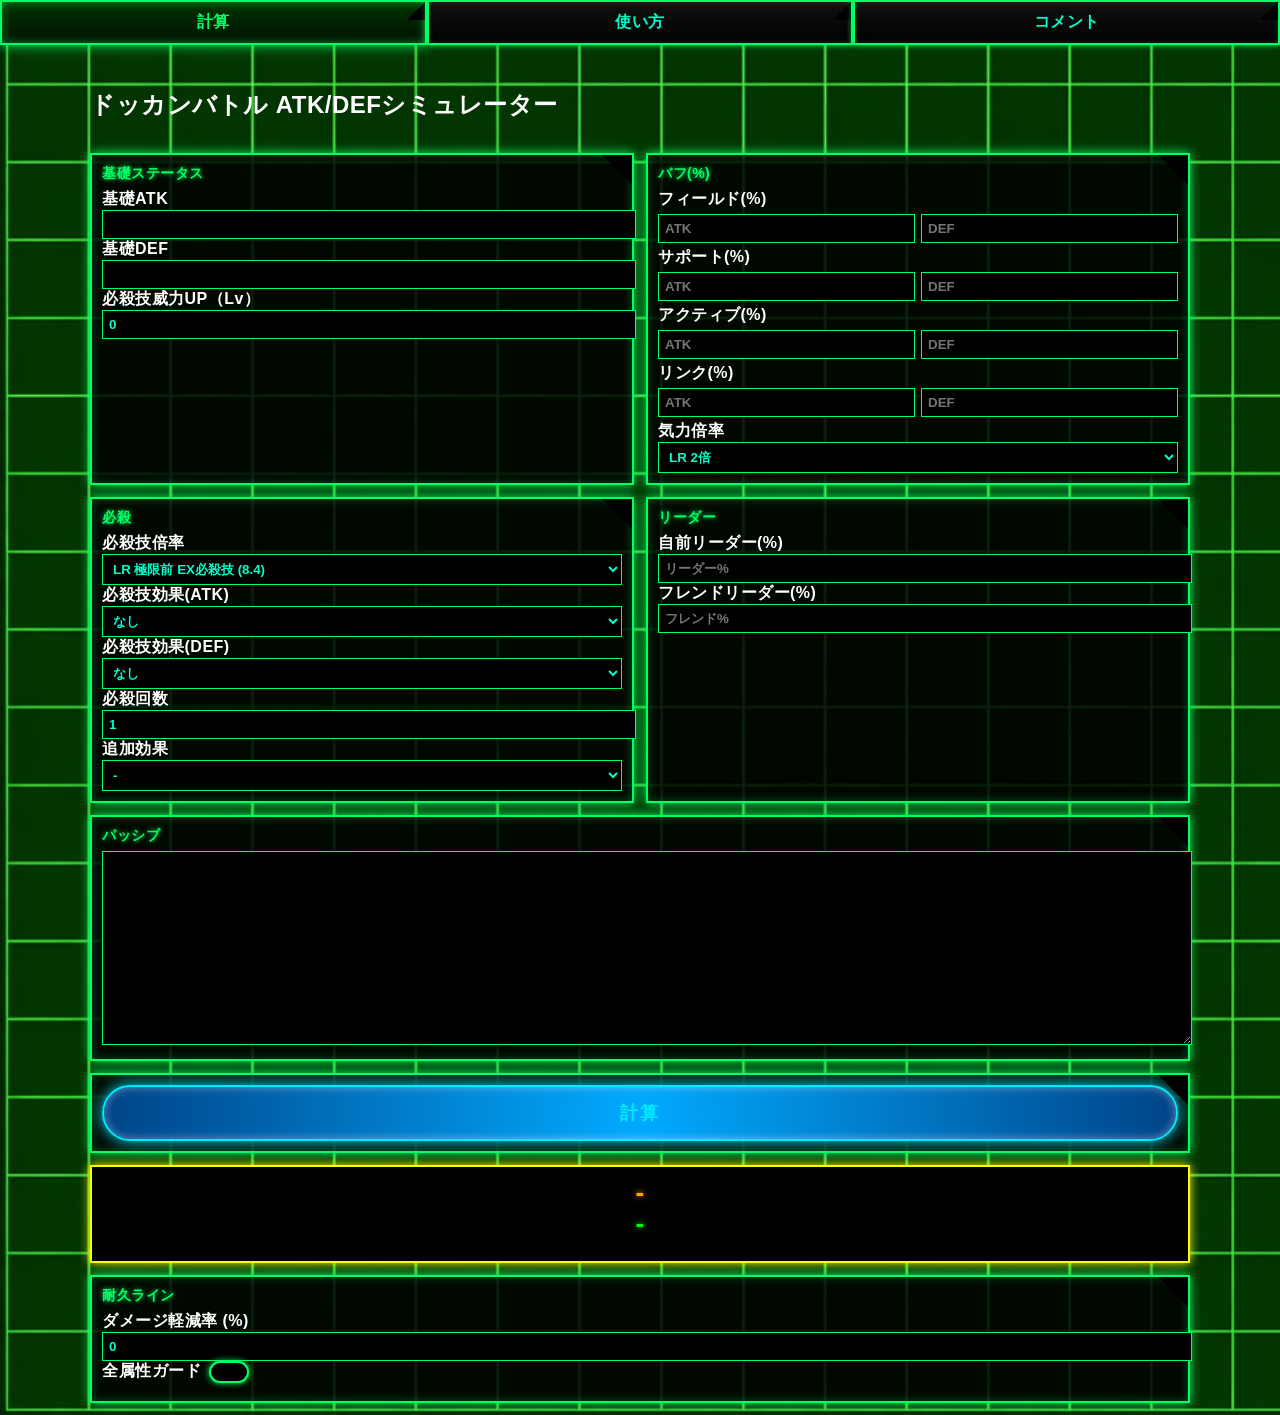
==== index.html @ 20e2574c "Update index.html" ====
<!DOCTYPE html>
<html lang="ja">
<head>
  <meta charset="UTF-8">
  <title>ドッカンバトル ATK/DEFシミュレーター</title>
  <link rel="stylesheet" href="style.css">
</head>
<body>

<div class="tabs">
  <a href="index.html" class="tab active">計算</a>
  <a href="spec.html" class="tab">使い方</a>
  <a href="comment.html" class="tab">コメント</a>
</div>

<div class="container">

  <h2 class="full">ドッカンバトル ATK/DEFシミュレーター</h2>

  <!-- 基礎 -->
  <div class="card">
    <div class="card-title">基礎ステータス</div>

    <label>基礎ATK</label>
    <input type="number" id="baseAtk" min="1" max="99999">

    <label>基礎DEF</label>
    <input type="number" id="baseDef" min="1" max="99999">

    <label>必殺技威力UP（Lv）</label>
    <input type="number" id="superPowerLv" value="0">

  </div>

  <!-- バフ -->
  <div class="card">
    <div class="card-title">バフ(%)</div>

    <label>フィールド(%)</label>
    <div class="row">
      <input id="fieldAtk" placeholder="ATK">
      <input id="fieldDef" placeholder="DEF">
    </div>

    <label>サポート(%)</label>
    <div class="row">
      <input id="supportAtk" placeholder="ATK">
      <input id="supportDef" placeholder="DEF">
    </div>

    <label>アクティブ(%)</label>
    <div class="row">
      <input id="activeAtk" placeholder="ATK">
      <input id="activeDef" placeholder="DEF">
    </div>

    <label>リンク(%)</label>
    <div class="row">
      <input id="linkAtk" placeholder="ATK">
      <input id="linkDef" placeholder="DEF">
    </div>

    <label>気力倍率</label>
    <select id="kiBonus">
      <option value="2.0">LR 2倍</option>
      <option value="1.6">特殊フェス限UR 1.6倍</option>
      <option value="1.5">フェス限UR 1.5倍</option>
      <option value="1.4">通常ガチャ産 1.4倍</option>
      <option value="1.3">イベント産 1.3倍</option>
    </select>
  </div>

  <!-- 必殺 -->
  <div class="card">
    <div class="card-title">必殺</div>

    <label>必殺技倍率</label>
    <select id="superMultiplier">
      <!-- ← 中身そのまま -->
      <option value="8.4">LR 極限前 EX必殺技 (8.4)</option>
      <option value="7.4">UR 極限前 EX必殺技 (7.4)</option>
      <option value="5.9">LR 極限後 超極大 (5.9)</option>
      <option value="5.4">LR 極限前 超極大 (5.4)</option>
      <option value="4.2">LR 極限後 極大 (4.2)</option>
      <option value="3.95">LR 極限前 極大 (3.95)</option>
      <option value="6.3">UR 極限後 超絶特大 (6.3)</option>
      <option value="5.05">UR 極限前 超絶特大 (5.05)</option>
      <option value="5.3">UR 極限後 超特大 (5.3)</option>
      <option value="4.3">UR 極限前 超特大 (4.3)</option>
      <option value="4.3">SSR or Z覚醒UR 極限後 特大 (4.3)</option>
      <option value="3.55">SSR or Z覚醒UR 極限前 特大 (3.55)</option>
    </select>

    <label>必殺技効果(ATK)</label>
    <select id="superEffectSelectAtk" onchange="toggleSuperEffectInput('atk')">
      <option value="0">なし</option>
      <option value="20">ATK20%UP</option>
      <option value="30">ATK30%UP</option>
      <option value="50">ATK50%UP</option>
      <option value="100">ATK100%UP</option>
      <option value="custom">自由</option>
    </select>
    <input id="superEffectCustomAtk" style="display:none;">

    <label>必殺技効果(DEF)</label>
    <select id="superEffectSelectDef" onchange="toggleSuperEffectInput('def')">
      <option value="0">なし</option>
      <option value="20">DEF20%UP</option>
      <option value="30">DEF30%UP</option>
      <option value="50">DEF50%UP</option>
      <option value="100">DEF100%UP</option>
      <option value="custom">自由</option>
    </select>
    <input id="superEffectCustomDef" style="display:none;">

    <label>必殺回数</label>
    <input id="superStack" value="1">

    <label>追加効果</label>
    <select id="plussuperMultiplier">
      <option value="0">-</option>
      <option value="0.2">必殺技の効果が更にアップ！</option>
      <option value="0.3">必殺技の効果が更に大アップ！</option>
    </select>
  </div>

  <!-- リーダー -->
  <div class="card">
    <div class="card-title">リーダー</div>
    <label>自前リーダー(%)</label>  
    <input id="leaderSkill" placeholder="リーダー%">
    <label>フレンドリーダー(%)</label> 
    <input id="friendLeaderSkill" placeholder="フレンド%">
  </div>

  <!-- パッシブ -->
  <div class="card full">
    <div class="card-title">パッシブ</div>
    <textarea id="passiveSkill"></textarea>
  </div>

  <!-- ボタン -->
  <div class="card full">
    <button onclick="calculate()">計算</button>
  </div>

  <!-- 結果 -->
  <div class="card full result">
    <div id="resultAtk">-</div>
    <div id="resultDef">-</div>
    <pre id="detail"></pre>
  </div>

  <div class="card full">
    <div class="card-title">耐久ライン</div>

    <label>ダメージ軽減率 (%)</label>
    <input type="number" id="damageReduction" value="0">

    <label class="dokkan-check">
      全属性ガード
      <input type="checkbox" id="guard">
      <span class="box"></span>
    </label>

    <div id="hpResult"></div>
  </div>

</div>


<script src="script.js"></script>
</body>
</html>
---- style.css ----
body {
  margin: 0;
  font-weight: bold;
  letter-spacing: 0.5px;
  font-family: 'Arial Black', sans-serif;
  background: url('方眼紙緑.png'); /* グリッド風 */
  background-size: cover;
  color: white;
}

/* ===== レイアウト ===== */
.container {
  display: grid;
  grid-template-columns: 1fr;
  gap: 12px;
  padding: 12px;
  max-width: 1100px;
  margin: auto;
}

@media (min-width: 768px) {
  .container {
    grid-template-columns: 1fr 1fr;
  }
  .full {
    grid-column: span 2;
  }
}

/* ===== ドッカンカード ===== */
.card {
  position: relative;
  background: rgba(0, 0, 0, 0.85);
  border: 2px solid #00ff66;
  box-shadow:
    0 0 10px #00ff66,
    inset 0 0 10px rgba(0,255,100,0.3);
  padding: 10px;
}

/* 斜めカット */
.card::before {
  content: "";
  position: absolute;
  top: 0;
  right: 0;
  width: 30px;
  height: 30px;
  background: black;
  clip-path: polygon(0 0, 100% 0, 100% 100%);
}

/* タイトル */
.card-title {
  color: #00ff66;
  font-size: 14px;
  font-weight: bold;
  text-shadow: 0 0 5px #00ff66;
  margin-bottom: 6px;
}

/* 入力 */
input, select, textarea {
  width: 100%;
  background: black;
  border: 1px solid #00ff66;
  color: #00ffcc;
  padding: 6px;
  font-weight: bold;
}

/* Chrome, Safari系 */
input[type="number"]::-webkit-outer-spin-button,
input[type="number"]::-webkit-inner-spin-button {
  -webkit-appearance: none;
  margin: 0;
}

/* Firefox */
input[type="number"] {
  -moz-appearance: textfield;
}

/* 横並び */
.row {
  display: flex;
  gap: 6px;
  margin: 4px 0;
}

/* ===== ボタン（出発風） ===== */
button {
  width: 100%;
  padding: 14px;
  font-size: 18px;
  font-weight: bold;
  color: #00eaff;

  text-transform: uppercase;
  letter-spacing: 2px;

  background: radial-gradient(circle, #00aaff, #004488);
  border: 2px solid #00eaff;
  border-radius: 40px;

  box-shadow:
    0 0 15px #00eaff,
    inset 0 0 10px rgba(255,255,255,0.4);
}

/* ===== 結果 ===== */
.result {
  text-align: center;
  background: black;
  border: 2px solid yellow;
  box-shadow: 0 0 10px yellow;
  padding: 10px;
}

#resultAtk {
  color: orange;
  font-size: 26px;
  text-shadow: 0 0 6px orange;
}

#resultDef {
  color: lime;
  font-size: 26px;
  text-shadow: 0 0 6px lime;
}

#detail {
  margin-top: 8px;
  font-size: 12px;
  color: #aaa;
  white-space: pre-wrap;
}

/* ===== 耐久 ===== */
#hpResult {
  margin-top: 8px;
  color: #00ffcc;
  font-size: 13px;
  text-shadow: 0 0 4px #00ffcc;
}

/* ===== textarea ===== */
textarea {
  min-height: 180px;
  resize: vertical;
  line-height: 1.4;
}

.dokkan-check {
  display: flex;
  align-items: center;
  gap: 8px;
  cursor: pointer;
  font-weight: bold;
}

/* 元のチェックボックスを消す */
.dokkan-check input {
  display: none;
}

/* 見た目の箱 */
.dokkan-check .box {
  width: 36px;
  height: 18px;
  border-radius: 20px;
  border: 2px solid #00ff66;
  background: black;
  box-shadow: 0 0 6px #00ff66;
  position: relative;
}

/* チェック時 */
.dokkan-check input:checked + .box {
  background: linear-gradient(#00ff66, #008844);
  box-shadow: 0 0 10px #00ff66;
}

/* チェックマーク */
.dokkan-check input:checked + .box::after {
  content: "";
  position: absolute;
  left: 20px;
  top: 1px;
  width: 5px;
  height: 10px;
  border: solid black;
  border-width: 0 2px 2px 0;
  transform: rotate(45deg);
}

.tabs {
  display: flex;
  margin-bottom: 12px;
}

.tab {
  flex: 1;
  text-align: center;
  padding: 10px;

  font-weight: bold;
  text-decoration: none;
  color: #00ffcc;

  background: linear-gradient(#111, #000);
  border: 2px solid #00ff66;

  box-shadow:
    0 0 6px #00ff66,
    inset 0 0 6px rgba(0,255,100,0.2);

  position: relative;
}

/* 選択中 */
.tab.active {
  background: linear-gradient(#003300, #001100);
  color: #00ff66;
  box-shadow:
    0 0 12px #00ff66,
    inset 0 0 10px rgba(0,255,100,0.5);
}

/* 斜めカット */
.tab::after {
  content: "";
  position: absolute;
  top: 0;
  right: 0;
  border-width: 0 0 18px 18px;
  border-style: solid;
  border-color: transparent transparent black transparent;
}

/* 押した感 */
.tab:active {
  transform: scale(0.95);
}
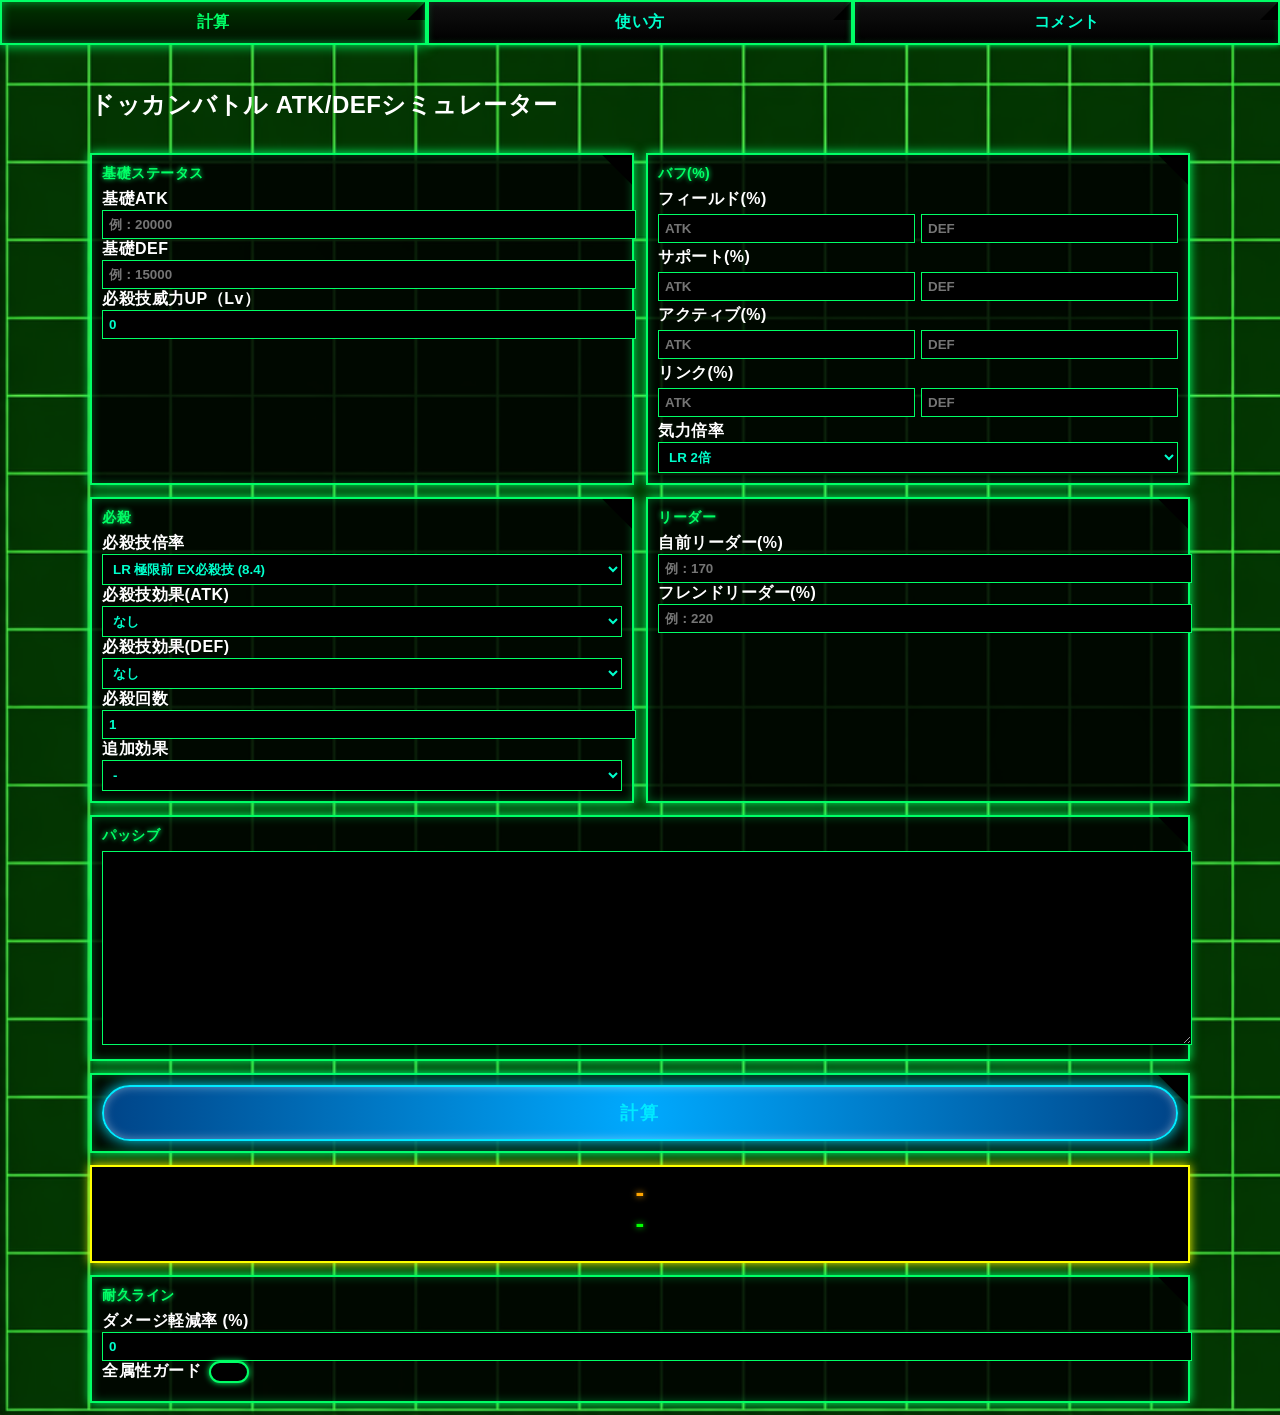
==== commit 640c0cf9: "Update index.html" ====
--- a/index.html
+++ b/index.html
@@ -22,10 +22,10 @@
     <div class="card-title">基礎ステータス</div>
 
     <label>基礎ATK</label>
-    <input type="number" id="baseAtk" min="1" max="99999">
+    <input type="number" id="baseAtk" min="1" max="99999" placeholder="例：20000">
 
     <label>基礎DEF</label>
-    <input type="number" id="baseDef" min="1" max="99999">
+    <input type="number" id="baseDef" min="1" max="99999" placeholder="例：15000">
 
     <label>必殺技威力UP（Lv）</label>
     <input type="number" id="superPowerLv" value="0">
@@ -128,9 +128,9 @@
   <div class="card">
     <div class="card-title">リーダー</div>
     <label>自前リーダー(%)</label>  
-    <input id="leaderSkill" placeholder="リーダー%">
+    <input id="leaderSkill" placeholder="例：170">
     <label>フレンドリーダー(%)</label> 
-    <input id="friendLeaderSkill" placeholder="フレンド%">
+    <input id="friendLeaderSkill" placeholder="例：220">
   </div>
 
   <!-- パッシブ -->
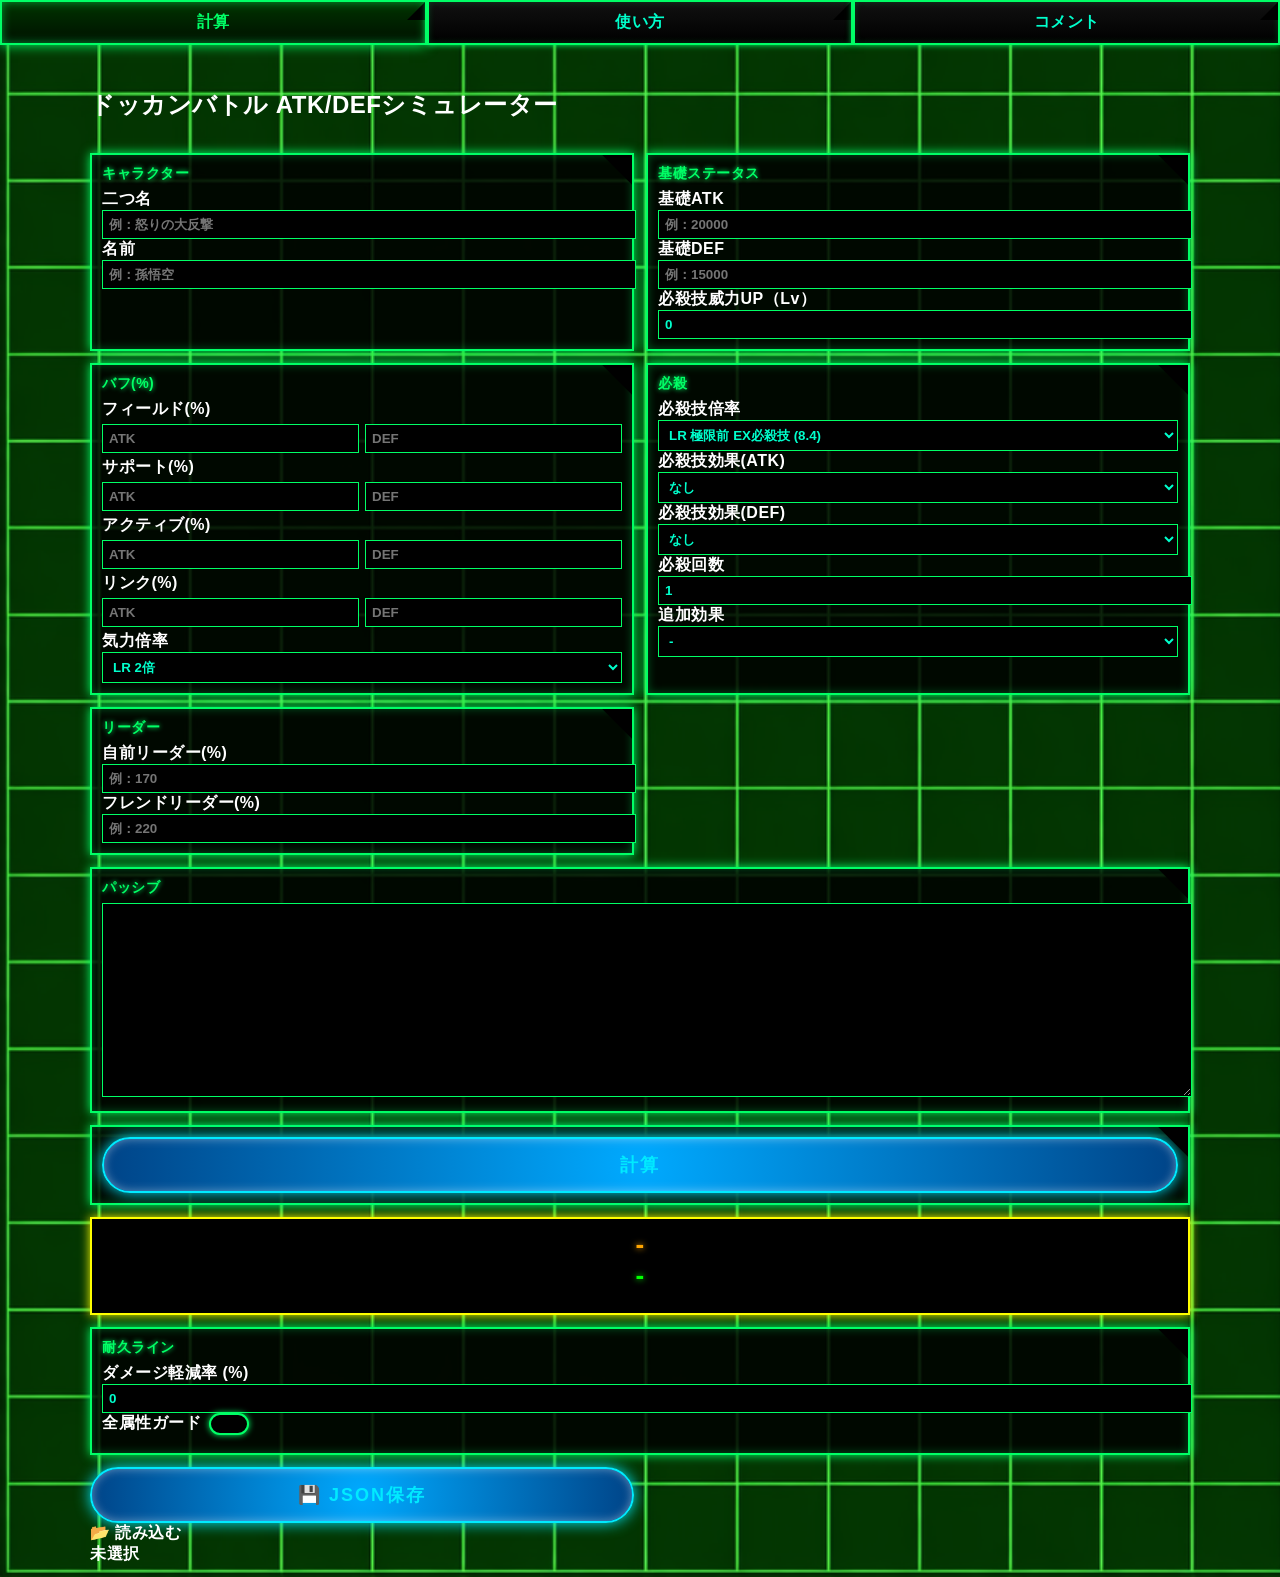
==== commit 5e0df6e5: "Update index.html" ====
--- a/index.html
+++ b/index.html
@@ -17,6 +17,16 @@
 
   <h2 class="full">ドッカンバトル ATK/DEFシミュレーター</h2>
 
+  <div class="card">
+    <div class="card-title">キャラクター</div>
+
+    <label>二つ名</label>
+    <input type="text" id="nickname" placeholder="例：怒りの大反撃">
+
+    <label>名前</label>
+    <input type="text" id="charName" placeholder="例：孫悟空">
+  </div>
+  
   <!-- 基礎 -->
   <div class="card">
     <div class="card-title">基礎ステータス</div>
@@ -166,9 +176,29 @@
     <div id="hpResult"></div>
   </div>
 
+  <div class="file-area">
+
+  <div class="file-buttons">
+    <button onclick="saveToFile()" class="btn save">
+      💾 JSON保存
+    </button>
+
+    <label for="fileLoader" class="btn load">
+      📂 読み込む
+      <input type="file" id="fileLoader" hidden onchange="loadFromFile()">
+    </label>
+  </div>
+
+  <div class="file-name-box">
+    <span id="fileName">未選択</span>
+  </div>
+
 </div>
 
+</div>
+
 
 <script src="script.js"></script>
+<script src="json.js"></script>
 </body>
 </html>
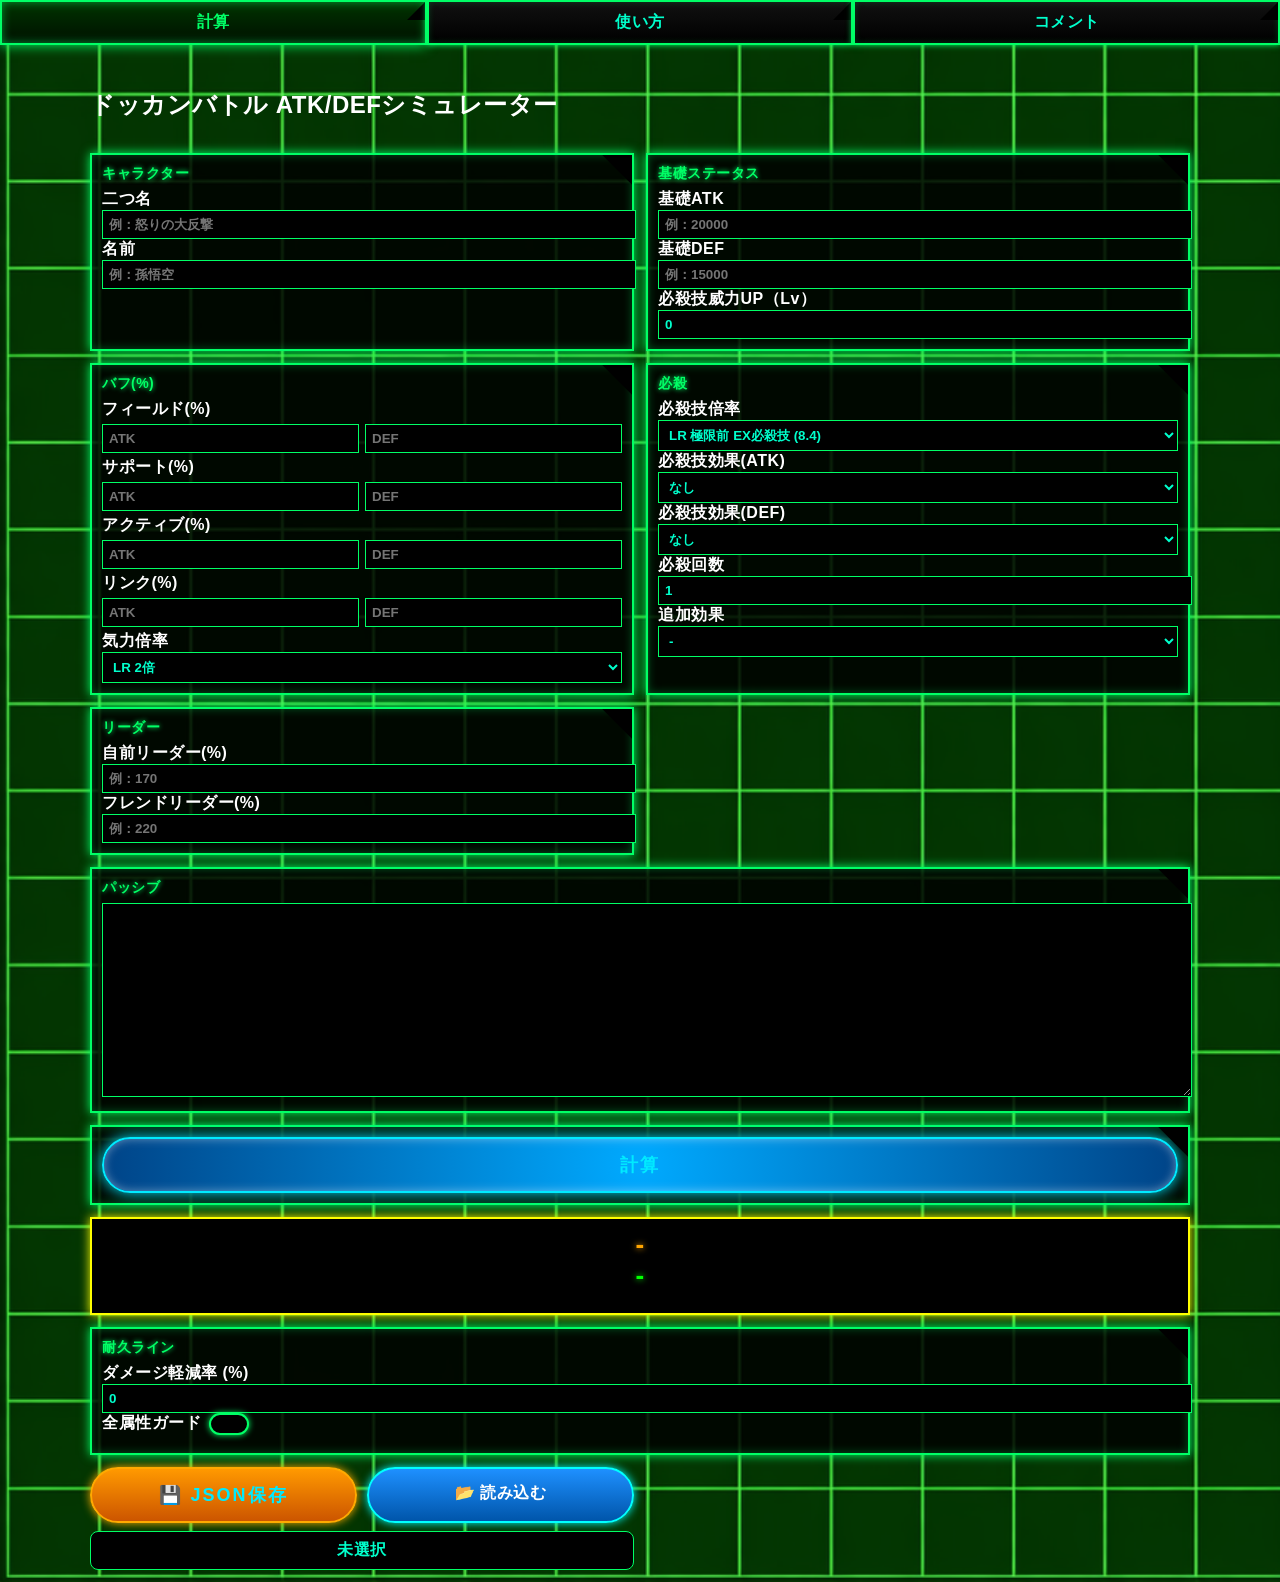
==== commit ff6aac93: "Update index.html" ====
--- a/index.html
+++ b/index.html
@@ -4,6 +4,7 @@
   <meta charset="UTF-8">
   <title>ドッカンバトル ATK/DEFシミュレーター</title>
   <link rel="stylesheet" href="style.css">
+  <link rel="icon" href="icon.png">
 </head>
 <body>
 
--- a/style.css
+++ b/style.css
@@ -76,9 +76,9 @@
   margin: 0;
 }
 
-/* Firefox */
 input[type="number"] {
-  -moz-appearance: textfield;
+  appearance: textfield;       /* 標準 */
+  -moz-appearance: textfield;  /* Firefox */
 }
 
 /* 横並び */
@@ -242,3 +242,66 @@
 .tab:active {
   transform: scale(0.95);
 }
+
+.file-btn {
+  display: inline-block;
+  padding: 12px 20px;
+  margin-top: 8px;
+
+  background: linear-gradient(180deg, #1e90ff, #0055aa);
+  color: white;
+  font-weight: bold;
+
+  border-radius: 30px;
+  border: 2px solid #00ffff;
+
+  box-shadow: 0 0 10px #00ffff;
+  cursor: pointer;
+  text-align: center;
+}
+
+.file-area {
+  display: flex;
+  flex-direction: column;
+  gap: 8px;
+}
+
+/* ボタン列 */
+.file-buttons {
+  display: flex;
+  gap: 10px;
+}
+
+/* 共通ボタン */
+.btn {
+  flex: 1;
+  padding: 14px;
+  border-radius: 30px;
+  font-weight: bold;
+  text-align: center;
+  cursor: pointer;
+}
+
+/* 保存 */
+.btn.save {
+  background: linear-gradient(180deg, #ff9900, #cc5500);
+  border: 2px solid #ffaa00;
+  box-shadow: 0 0 10px #ffaa00;
+}
+
+/* 読み込み */
+.btn.load {
+  background: linear-gradient(180deg, #1e90ff, #0055aa);
+  border: 2px solid #00ffff;
+  box-shadow: 0 0 10px #00ffff;
+}
+
+/* ファイル名 */
+.file-name-box {
+  background: black;
+  border: 1px solid #00ff66;
+  padding: 8px;
+  border-radius: 8px;
+  text-align: center;
+  color: #00ffcc;
+}
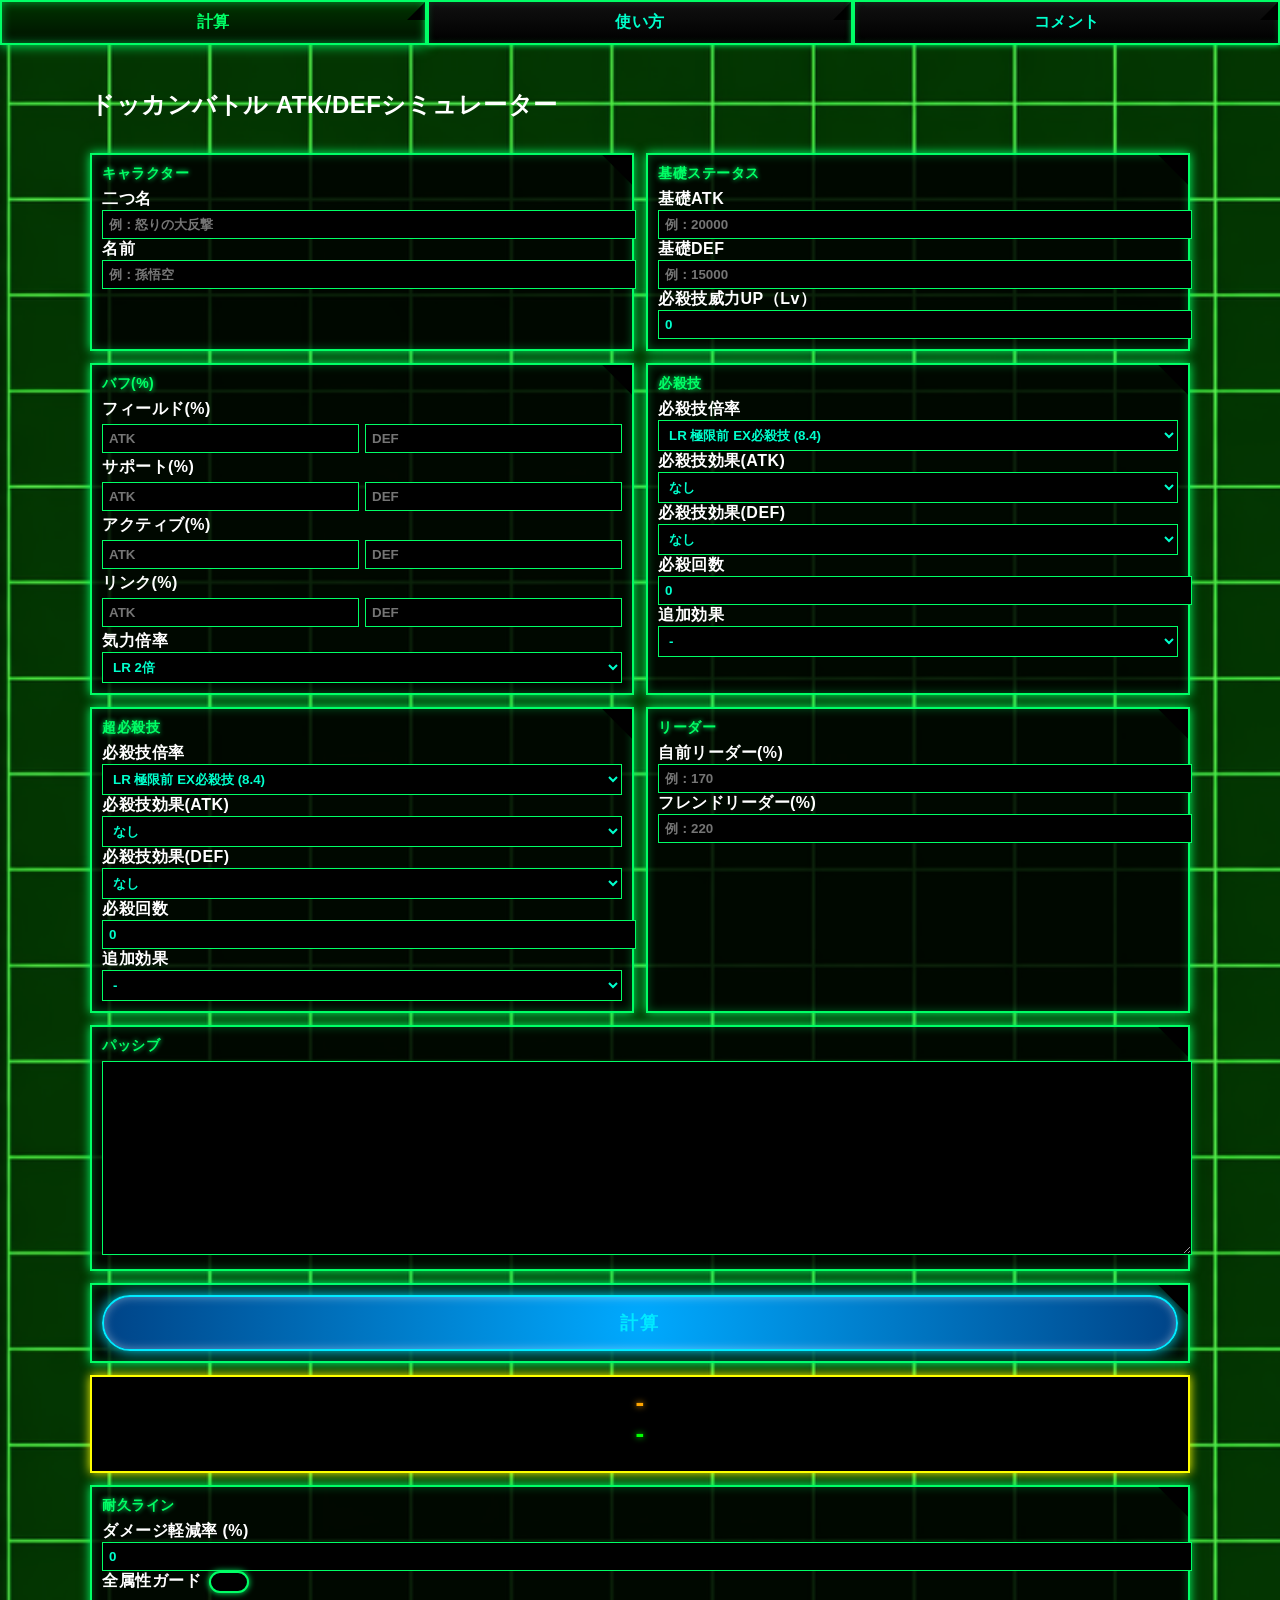
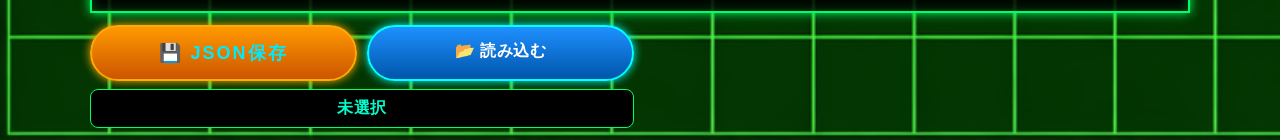
==== commit 761e5370: "Add files via upload" ====
--- a/index.html
+++ b/index.html
@@ -83,10 +83,10 @@
 
   <!-- 必殺 -->
   <div class="card">
-    <div class="card-title">必殺</div>
+    <div class="card-title">必殺技</div>
 
     <label>必殺技倍率</label>
-    <select id="superMultiplier">
+    <select id="normalMultiplier">
       <!-- ← 中身そのまま -->
       <option value="8.4">LR 極限前 EX必殺技 (8.4)</option>
       <option value="7.4">UR 極限前 EX必殺技 (7.4)</option>
@@ -103,7 +103,7 @@
     </select>
 
     <label>必殺技効果(ATK)</label>
-    <select id="superEffectSelectAtk" onchange="toggleSuperEffectInput('atk')">
+    <select id="normalAtkEffect" onchange="toggleSuperEffectInput('normal','atk')">
       <option value="0">なし</option>
       <option value="20">ATK20%UP</option>
       <option value="30">ATK30%UP</option>
@@ -111,10 +111,10 @@
       <option value="100">ATK100%UP</option>
       <option value="custom">自由</option>
     </select>
-    <input id="superEffectCustomAtk" style="display:none;">
+    <input id="normalCustomAtk" style="display:none;">
 
     <label>必殺技効果(DEF)</label>
-    <select id="superEffectSelectDef" onchange="toggleSuperEffectInput('def')">
+    <select id="normalDefEffect" onchange="toggleSuperEffectInput('normal','def')">
       <option value="0">なし</option>
       <option value="20">DEF20%UP</option>
       <option value="30">DEF30%UP</option>
@@ -122,13 +122,67 @@
       <option value="100">DEF100%UP</option>
       <option value="custom">自由</option>
     </select>
-    <input id="superEffectCustomDef" style="display:none;">
+    <input id="normalCustomDef" style="display:none;">
 
     <label>必殺回数</label>
-    <input id="superStack" value="1">
+    <input id="normalCount" value="0">
 
     <label>追加効果</label>
-    <select id="plussuperMultiplier">
+    <select id="normalPlus">
+      <option value="0">-</option>
+      <option value="0.2">必殺技の効果が更にアップ！</option>
+      <option value="0.3">必殺技の効果が更に大アップ！</option>
+    </select>
+  </div>
+
+  <!-- 超必殺技 -->
+  <div class="card">
+    <div class="card-title">超必殺技</div>
+
+    <label>必殺技倍率</label>
+    <select id="ultraMultiplier">
+      <!-- ← 中身そのまま -->
+      <option value="8.4">LR 極限前 EX必殺技 (8.4)</option>
+      <option value="7.4">UR 極限前 EX必殺技 (7.4)</option>
+      <option value="5.9">LR 極限後 超極大 (5.9)</option>
+      <option value="5.4">LR 極限前 超極大 (5.4)</option>
+      <option value="4.2">LR 極限後 極大 (4.2)</option>
+      <option value="3.95">LR 極限前 極大 (3.95)</option>
+      <option value="6.3">UR 極限後 超絶特大 (6.3)</option>
+      <option value="5.05">UR 極限前 超絶特大 (5.05)</option>
+      <option value="5.3">UR 極限後 超特大 (5.3)</option>
+      <option value="4.3">UR 極限前 超特大 (4.3)</option>
+      <option value="4.3">SSR or Z覚醒UR 極限後 特大 (4.3)</option>
+      <option value="3.55">SSR or Z覚醒UR 極限前 特大 (3.55)</option>
+    </select>
+
+    <label>必殺技効果(ATK)</label>
+    <select id="ultraAtkEffect" onchange="toggleSuperEffectInput('ultra','atk')">
+      <option value="0">なし</option>
+      <option value="20">ATK20%UP</option>
+      <option value="30">ATK30%UP</option>
+      <option value="50">ATK50%UP</option>
+      <option value="100">ATK100%UP</option>
+      <option value="custom">自由</option>
+    </select>
+    <input id="ultraCustomAtk" style="display:none;">
+
+    <label>必殺技効果(DEF)</label>
+    <select id="ultraDefEffect" onchange="toggleSuperEffectInput('ultra','def')">
+      <option value="0">なし</option>
+      <option value="20">DEF20%UP</option>
+      <option value="30">DEF30%UP</option>
+      <option value="50">DEF50%UP</option>
+      <option value="100">DEF100%UP</option>
+      <option value="custom">自由</option>
+    </select>
+    <input id="ultraCustomDef" style="display:none;">
+
+    <label>必殺回数</label>
+    <input id="ultraCount" value="0">
+
+    <label>追加効果</label>
+    <select id="ultraPlus">
       <option value="0">-</option>
       <option value="0.2">必殺技の効果が更にアップ！</option>
       <option value="0.3">必殺技の効果が更に大アップ！</option>
@@ -202,4 +256,4 @@
 <script src="script.js"></script>
 <script src="json.js"></script>
 </body>
-</html>
+</html>
--- a/style.css
+++ b/style.css
@@ -304,4 +304,4 @@
   border-radius: 8px;
   text-align: center;
   color: #00ffcc;
-}
+}
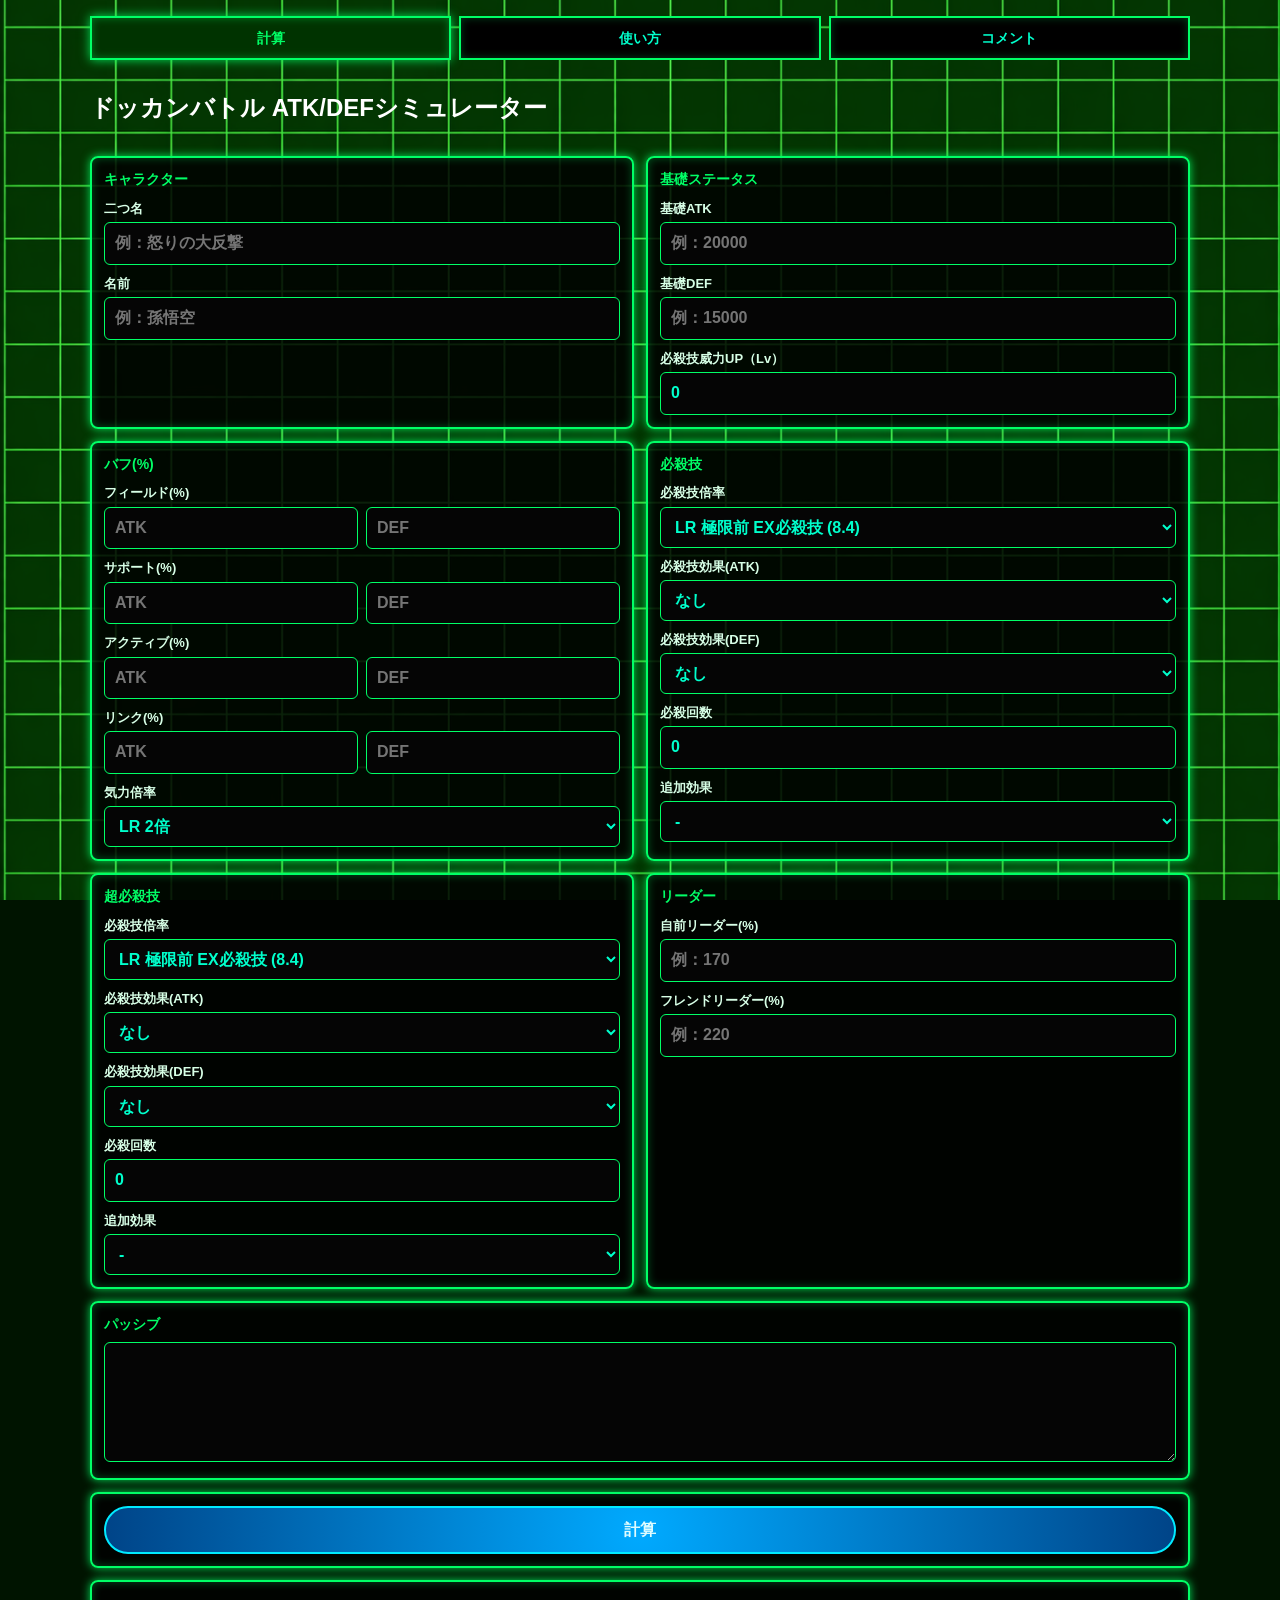
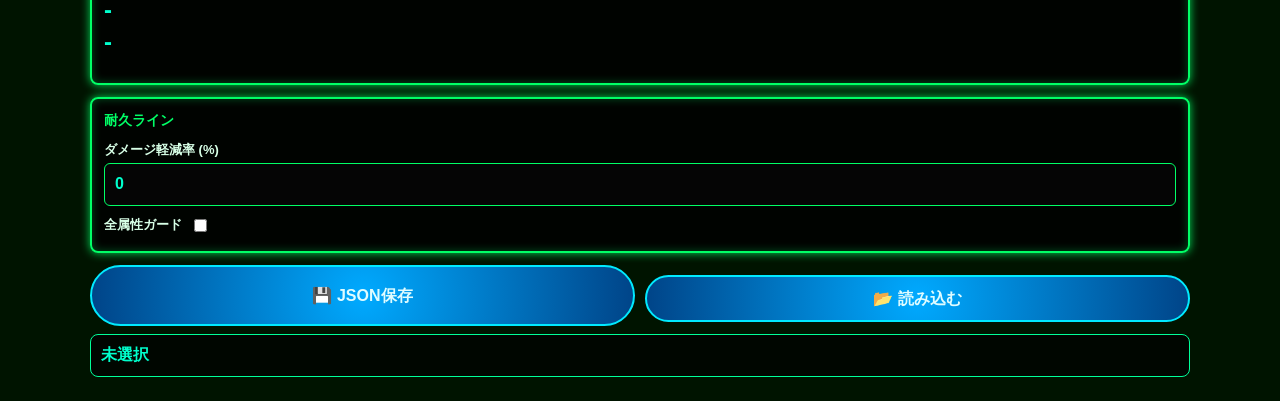
==== commit b075cae5: "Add files via upload" ====
--- a/index.html
+++ b/index.html
@@ -2,6 +2,8 @@
 <html lang="ja">
 <head>
   <meta charset="UTF-8">
+  <meta name="viewport" content="width=device-width, initial-scale=1.0">
+  <meta http-equiv="Content-Security-Policy" content="default-src 'self'; script-src 'self'; img-src 'self' data:; style-src 'self'; object-src 'none'; base-uri 'self'; form-action 'self';">
   <title>ドッカンバトル ATK/DEFシミュレーター</title>
   <link rel="stylesheet" href="style.css">
   <link rel="icon" href="icon.png">
@@ -49,26 +51,26 @@
 
     <label>フィールド(%)</label>
     <div class="row">
-      <input id="fieldAtk" placeholder="ATK">
-      <input id="fieldDef" placeholder="DEF">
+      <input type="number" id="fieldAtk" placeholder="ATK">
+      <input type="number" id="fieldDef" placeholder="DEF">
     </div>
 
     <label>サポート(%)</label>
     <div class="row">
-      <input id="supportAtk" placeholder="ATK">
-      <input id="supportDef" placeholder="DEF">
+      <input type="number" id="supportAtk" placeholder="ATK">
+      <input type="number" id="supportDef" placeholder="DEF">
     </div>
 
     <label>アクティブ(%)</label>
     <div class="row">
-      <input id="activeAtk" placeholder="ATK">
-      <input id="activeDef" placeholder="DEF">
+      <input type="number" id="activeAtk" placeholder="ATK">
+      <input type="number" id="activeDef" placeholder="DEF">
     </div>
 
     <label>リンク(%)</label>
     <div class="row">
-      <input id="linkAtk" placeholder="ATK">
-      <input id="linkDef" placeholder="DEF">
+      <input type="number" id="linkAtk" placeholder="ATK">
+      <input type="number" id="linkDef" placeholder="DEF">
     </div>
 
     <label>気力倍率</label>
@@ -103,7 +105,7 @@
     </select>
 
     <label>必殺技効果(ATK)</label>
-    <select id="normalAtkEffect" onchange="toggleSuperEffectInput('normal','atk')">
+    <select id="normalAtkEffect">
       <option value="0">なし</option>
       <option value="20">ATK20%UP</option>
       <option value="30">ATK30%UP</option>
@@ -111,10 +113,10 @@
       <option value="100">ATK100%UP</option>
       <option value="custom">自由</option>
     </select>
-    <input id="normalCustomAtk" style="display:none;">
+    <input type="number" id="normalCustomAtk" class="hidden" placeholder="自由入力(%)">
 
     <label>必殺技効果(DEF)</label>
-    <select id="normalDefEffect" onchange="toggleSuperEffectInput('normal','def')">
+    <select id="normalDefEffect">
       <option value="0">なし</option>
       <option value="20">DEF20%UP</option>
       <option value="30">DEF30%UP</option>
@@ -122,10 +124,10 @@
       <option value="100">DEF100%UP</option>
       <option value="custom">自由</option>
     </select>
-    <input id="normalCustomDef" style="display:none;">
+    <input type="number" id="normalCustomDef" class="hidden" placeholder="自由入力(%)">
 
     <label>必殺回数</label>
-    <input id="normalCount" value="0">
+    <input type="number" id="normalCount" value="0" min="0">
 
     <label>追加効果</label>
     <select id="normalPlus">
@@ -157,7 +159,7 @@
     </select>
 
     <label>必殺技効果(ATK)</label>
-    <select id="ultraAtkEffect" onchange="toggleSuperEffectInput('ultra','atk')">
+    <select id="ultraAtkEffect">
       <option value="0">なし</option>
       <option value="20">ATK20%UP</option>
       <option value="30">ATK30%UP</option>
@@ -165,10 +167,10 @@
       <option value="100">ATK100%UP</option>
       <option value="custom">自由</option>
     </select>
-    <input id="ultraCustomAtk" style="display:none;">
+    <input type="number" id="ultraCustomAtk" class="hidden" placeholder="自由入力(%)">
 
     <label>必殺技効果(DEF)</label>
-    <select id="ultraDefEffect" onchange="toggleSuperEffectInput('ultra','def')">
+    <select id="ultraDefEffect">
       <option value="0">なし</option>
       <option value="20">DEF20%UP</option>
       <option value="30">DEF30%UP</option>
@@ -176,10 +178,10 @@
       <option value="100">DEF100%UP</option>
       <option value="custom">自由</option>
     </select>
-    <input id="ultraCustomDef" style="display:none;">
+    <input type="number" id="ultraCustomDef" class="hidden" placeholder="自由入力(%)">
 
     <label>必殺回数</label>
-    <input id="ultraCount" value="0">
+    <input type="number" id="ultraCount" value="0" min="0">
 
     <label>追加効果</label>
     <select id="ultraPlus">
@@ -193,9 +195,9 @@
   <div class="card">
     <div class="card-title">リーダー</div>
     <label>自前リーダー(%)</label>  
-    <input id="leaderSkill" placeholder="例：170">
+    <input type="number" id="leaderSkill" placeholder="例：170">
     <label>フレンドリーダー(%)</label> 
-    <input id="friendLeaderSkill" placeholder="例：220">
+    <input type="number" id="friendLeaderSkill" placeholder="例：220">
   </div>
 
   <!-- パッシブ -->
@@ -206,7 +208,7 @@
 
   <!-- ボタン -->
   <div class="card full">
-    <button onclick="calculate()">計算</button>
+    <button type="button" id="calculateButton">計算</button>
   </div>
 
   <!-- 結果 -->
@@ -234,13 +236,13 @@
   <div class="file-area">
 
   <div class="file-buttons">
-    <button onclick="saveToFile()" class="btn save">
+    <button type="button" id="saveButton" class="btn save">
       💾 JSON保存
     </button>
 
     <label for="fileLoader" class="btn load">
       📂 読み込む
-      <input type="file" id="fileLoader" hidden onchange="loadFromFile()">
+      <input type="file" id="fileLoader" accept="application/json" hidden>
     </label>
   </div>
 
@@ -256,4 +258,4 @@
 <script src="script.js"></script>
 <script src="json.js"></script>
 </body>
-</html>+</html>
--- a/style.css
+++ b/style.css
@@ -1,307 +1,279 @@
+:root {
+  --green: #00ff66;
+  --green-soft: #00ff99;
+  --cyan: #00ffcc;
+  --panel: rgba(0, 0, 0, 0.85);
+  --shadow-green: 0 0 10px rgba(0, 255, 102, 0.85);
+}
+
+*,
+*::before,
+*::after {
+  box-sizing: border-box;
+}
+
+html {
+  min-height: 100%;
+}
+
 body {
   margin: 0;
+  min-height: 100vh;
   font-weight: bold;
-  letter-spacing: 0.5px;
-  font-family: 'Arial Black', sans-serif;
-  background: url('方眼紙緑.png'); /* グリッド風 */
-  background-size: cover;
+  letter-spacing: 0;
+  font-family: "Arial Black", "Hiragino Kaku Gothic ProN", Meiryo, sans-serif;
+  background: #001400 url("方眼紙緑.png") center / cover fixed;
   color: white;
-}
-
-/* ===== レイアウト ===== */
+  padding: 16px 0 24px;
+  overflow-x: hidden;
+}
+
+a {
+  color: var(--cyan);
+}
+
+button,
+input,
+select,
+textarea {
+  min-width: 0;
+  font: inherit;
+}
+
+.tabs {
+  display: grid;
+  grid-template-columns: repeat(3, minmax(0, 1fr));
+  gap: 8px;
+  width: min(calc(100vw - 24px), 1100px);
+  margin: 0 auto 12px;
+}
+
+.tab {
+  display: flex;
+  align-items: center;
+  justify-content: center;
+  min-height: 44px;
+  padding: 10px 8px;
+  border: 2px solid var(--green);
+  background: #000;
+  color: var(--cyan);
+  font-size: 14px;
+  line-height: 1.2;
+  text-align: center;
+  text-decoration: none;
+  white-space: nowrap;
+  box-shadow: inset 0 0 8px rgba(0, 255, 102, 0.25);
+}
+
+.tab.active {
+  background: #003300;
+  color: var(--green);
+  box-shadow: var(--shadow-green), inset 0 0 8px rgba(0, 255, 102, 0.35);
+}
+
 .container {
   display: grid;
   grid-template-columns: 1fr;
   gap: 12px;
+  width: min(calc(100vw - 24px), 1100px);
+  margin: 0 auto;
+}
+
+.container > * {
+  min-width: 0;
+}
+
+h1,
+h2 {
+  overflow-wrap: anywhere;
+  line-height: 1.35;
+}
+
+.card {
+  min-width: 0;
+  position: relative;
+  background: var(--panel);
+  border: 2px solid var(--green);
+  border-radius: 8px;
+  box-shadow: var(--shadow-green), inset 0 0 10px rgba(0, 255, 100, 0.3);
   padding: 12px;
-  max-width: 1100px;
-  margin: auto;
-}
-
-@media (min-width: 768px) {
-  .container {
-    grid-template-columns: 1fr 1fr;
-  }
-  .full {
-    grid-column: span 2;
-  }
-}
-
-/* ===== ドッカンカード ===== */
-.card {
-  position: relative;
-  background: rgba(0, 0, 0, 0.85);
-  border: 2px solid #00ff66;
-  box-shadow:
-    0 0 10px #00ff66,
-    inset 0 0 10px rgba(0,255,100,0.3);
+  overflow: hidden;
+}
+
+.card-title {
+  color: var(--green);
+  font-size: 14px;
+  line-height: 1.4;
+  margin-bottom: 8px;
+}
+
+label {
+  display: block;
+  margin: 10px 0 4px;
+  color: #d7ffe6;
+  font-size: 13px;
+  line-height: 1.4;
+}
+
+input,
+select,
+textarea {
+  width: 100%;
+  max-width: 100%;
+  border: 1px solid var(--green);
+  border-radius: 6px;
+  background: #050505;
+  color: var(--cyan);
   padding: 10px;
-}
-
-/* 斜めカット */
-.card::before {
-  content: "";
-  position: absolute;
-  top: 0;
-  right: 0;
-  width: 30px;
-  height: 30px;
-  background: black;
-  clip-path: polygon(0 0, 100% 0, 100% 100%);
-}
-
-/* タイトル */
-.card-title {
-  color: #00ff66;
-  font-size: 14px;
-  font-weight: bold;
-  text-shadow: 0 0 5px #00ff66;
-  margin-bottom: 6px;
-}
-
-/* 入力 */
-input, select, textarea {
+  font-size: 16px;
+  line-height: 1.3;
+}
+
+textarea {
+  min-height: 120px;
+  resize: vertical;
+}
+
+.hidden {
+  display: none !important;
+}
+
+.row {
+  display: grid;
+  grid-template-columns: repeat(2, minmax(0, 1fr));
+  gap: 8px;
+  margin: 4px 0;
+}
+
+button,
+.btn {
+  display: inline-flex;
+  align-items: center;
+  justify-content: center;
   width: 100%;
-  background: black;
-  border: 1px solid #00ff66;
-  color: #00ffcc;
-  padding: 6px;
-  font-weight: bold;
-}
-
-/* Chrome, Safari系 */
-input[type="number"]::-webkit-outer-spin-button,
-input[type="number"]::-webkit-inner-spin-button {
-  -webkit-appearance: none;
-  margin: 0;
-}
-
-input[type="number"] {
-  appearance: textfield;       /* 標準 */
-  -moz-appearance: textfield;  /* Firefox */
-}
-
-/* 横並び */
-.row {
-  display: flex;
-  gap: 6px;
-  margin: 4px 0;
-}
-
-/* ===== ボタン（出発風） ===== */
-button {
-  width: 100%;
-  padding: 14px;
-  font-size: 18px;
-  font-weight: bold;
-  color: #00eaff;
-
-  text-transform: uppercase;
-  letter-spacing: 2px;
-
+  min-height: 44px;
+  padding: 12px 14px;
+  border: 2px solid #00eaff;
+  border-radius: 999px;
   background: radial-gradient(circle, #00aaff, #004488);
-  border: 2px solid #00eaff;
-  border-radius: 40px;
-
-  box-shadow:
-    0 0 15px #00eaff,
-    inset 0 0 10px rgba(255,255,255,0.4);
-}
-
-/* ===== 結果 ===== */
-.result {
+  color: #dffcff;
+  cursor: pointer;
+  font-size: 16px;
+  line-height: 1.2;
   text-align: center;
-  background: black;
-  border: 2px solid yellow;
-  box-shadow: 0 0 10px yellow;
-  padding: 10px;
-}
-
-#resultAtk {
-  color: orange;
-  font-size: 26px;
-  text-shadow: 0 0 6px orange;
-}
-
+  text-decoration: none;
+}
+
+button:hover,
+.btn:hover {
+  filter: brightness(1.1);
+}
+
+.result,
+#hpResult,
+#detail {
+  overflow-wrap: anywhere;
+}
+
+#resultAtk,
 #resultDef {
-  color: lime;
-  font-size: 26px;
-  text-shadow: 0 0 6px lime;
-}
-
-#detail {
-  margin-top: 8px;
-  font-size: 12px;
-  color: #aaa;
+  color: var(--cyan);
+  font-size: 24px;
+  line-height: 1.35;
+}
+
+pre,
+#hpResult {
   white-space: pre-wrap;
-}
-
-/* ===== 耐久 ===== */
-#hpResult {
-  margin-top: 8px;
-  color: #00ffcc;
-  font-size: 13px;
-  text-shadow: 0 0 4px #00ffcc;
-}
-
-/* ===== textarea ===== */
-textarea {
-  min-height: 180px;
-  resize: vertical;
-  line-height: 1.4;
+  line-height: 1.6;
 }
 
 .dokkan-check {
   display: flex;
   align-items: center;
   gap: 8px;
-  cursor: pointer;
-  font-weight: bold;
-}
-
-/* 元のチェックボックスを消す */
+  width: max-content;
+  max-width: 100%;
+}
+
 .dokkan-check input {
+  width: auto;
+  accent-color: var(--green);
+}
+
+.dokkan-check .box {
   display: none;
 }
 
-/* 見た目の箱 */
-.dokkan-check .box {
-  width: 36px;
-  height: 18px;
-  border-radius: 20px;
-  border: 2px solid #00ff66;
-  background: black;
-  box-shadow: 0 0 6px #00ff66;
-  position: relative;
-}
-
-/* チェック時 */
-.dokkan-check input:checked + .box {
-  background: linear-gradient(#00ff66, #008844);
-  box-shadow: 0 0 10px #00ff66;
-}
-
-/* チェックマーク */
-.dokkan-check input:checked + .box::after {
-  content: "";
-  position: absolute;
-  left: 20px;
-  top: 1px;
-  width: 5px;
-  height: 10px;
-  border: solid black;
-  border-width: 0 2px 2px 0;
-  transform: rotate(45deg);
-}
-
-.tabs {
-  display: flex;
-  margin-bottom: 12px;
-}
-
-.tab {
-  flex: 1;
-  text-align: center;
+.file-area {
+  grid-column: 1 / -1;
+  min-width: 0;
+}
+
+.file-buttons {
+  display: grid;
+  grid-template-columns: repeat(2, minmax(0, 1fr));
+  gap: 10px;
+}
+
+.file-name-box {
+  margin-top: 8px;
   padding: 10px;
-
-  font-weight: bold;
-  text-decoration: none;
-  color: #00ffcc;
-
-  background: linear-gradient(#111, #000);
-  border: 2px solid #00ff66;
-
-  box-shadow:
-    0 0 6px #00ff66,
-    inset 0 0 6px rgba(0,255,100,0.2);
-
-  position: relative;
-}
-
-/* 選択中 */
-.tab.active {
-  background: linear-gradient(#003300, #001100);
-  color: #00ff66;
-  box-shadow:
-    0 0 12px #00ff66,
-    inset 0 0 10px rgba(0,255,100,0.5);
-}
-
-/* 斜めカット */
-.tab::after {
-  content: "";
-  position: absolute;
-  top: 0;
-  right: 0;
-  border-width: 0 0 18px 18px;
-  border-style: solid;
-  border-color: transparent transparent black transparent;
-}
-
-/* 押した感 */
-.tab:active {
-  transform: scale(0.95);
-}
-
-.file-btn {
-  display: inline-block;
-  padding: 12px 20px;
-  margin-top: 8px;
-
-  background: linear-gradient(180deg, #1e90ff, #0055aa);
-  color: white;
-  font-weight: bold;
-
-  border-radius: 30px;
-  border: 2px solid #00ffff;
-
-  box-shadow: 0 0 10px #00ffff;
-  cursor: pointer;
-  text-align: center;
-}
-
-.file-area {
-  display: flex;
-  flex-direction: column;
-  gap: 8px;
-}
-
-/* ボタン列 */
-.file-buttons {
-  display: flex;
-  gap: 10px;
-}
-
-/* 共通ボタン */
-.btn {
-  flex: 1;
-  padding: 14px;
-  border-radius: 30px;
-  font-weight: bold;
-  text-align: center;
-  cursor: pointer;
-}
-
-/* 保存 */
-.btn.save {
-  background: linear-gradient(180deg, #ff9900, #cc5500);
-  border: 2px solid #ffaa00;
-  box-shadow: 0 0 10px #ffaa00;
-}
-
-/* 読み込み */
-.btn.load {
-  background: linear-gradient(180deg, #1e90ff, #0055aa);
-  border: 2px solid #00ffff;
-  box-shadow: 0 0 10px #00ffff;
-}
-
-/* ファイル名 */
-.file-name-box {
-  background: black;
-  border: 1px solid #00ff66;
-  padding: 8px;
+  border: 1px solid var(--green-soft);
   border-radius: 8px;
-  text-align: center;
-  color: #00ffcc;
-}+  background: rgba(0, 0, 0, 0.72);
+  color: var(--cyan);
+  overflow-wrap: anywhere;
+}
+
+@media (min-width: 768px) {
+  .container {
+    grid-template-columns: repeat(2, minmax(0, 1fr));
+  }
+
+  .full {
+    grid-column: span 2;
+  }
+}
+
+@media (max-width: 600px) {
+  body {
+    padding-top: 10px;
+    background-attachment: scroll;
+  }
+
+  .tabs,
+  .container {
+    width: min(calc(100vw - 16px), 1100px);
+  }
+
+  .tabs {
+    gap: 6px;
+  }
+
+  .tab {
+    min-height: 42px;
+    padding: 9px 4px;
+    font-size: 13px;
+  }
+
+  .card {
+    padding: 10px;
+  }
+
+  .row,
+  .file-buttons {
+    grid-template-columns: 1fr;
+  }
+
+  button,
+  .btn {
+    padding: 10px 12px;
+    font-size: 14px;
+  }
+
+  #resultAtk,
+  #resultDef {
+    font-size: 20px;
+  }
+}
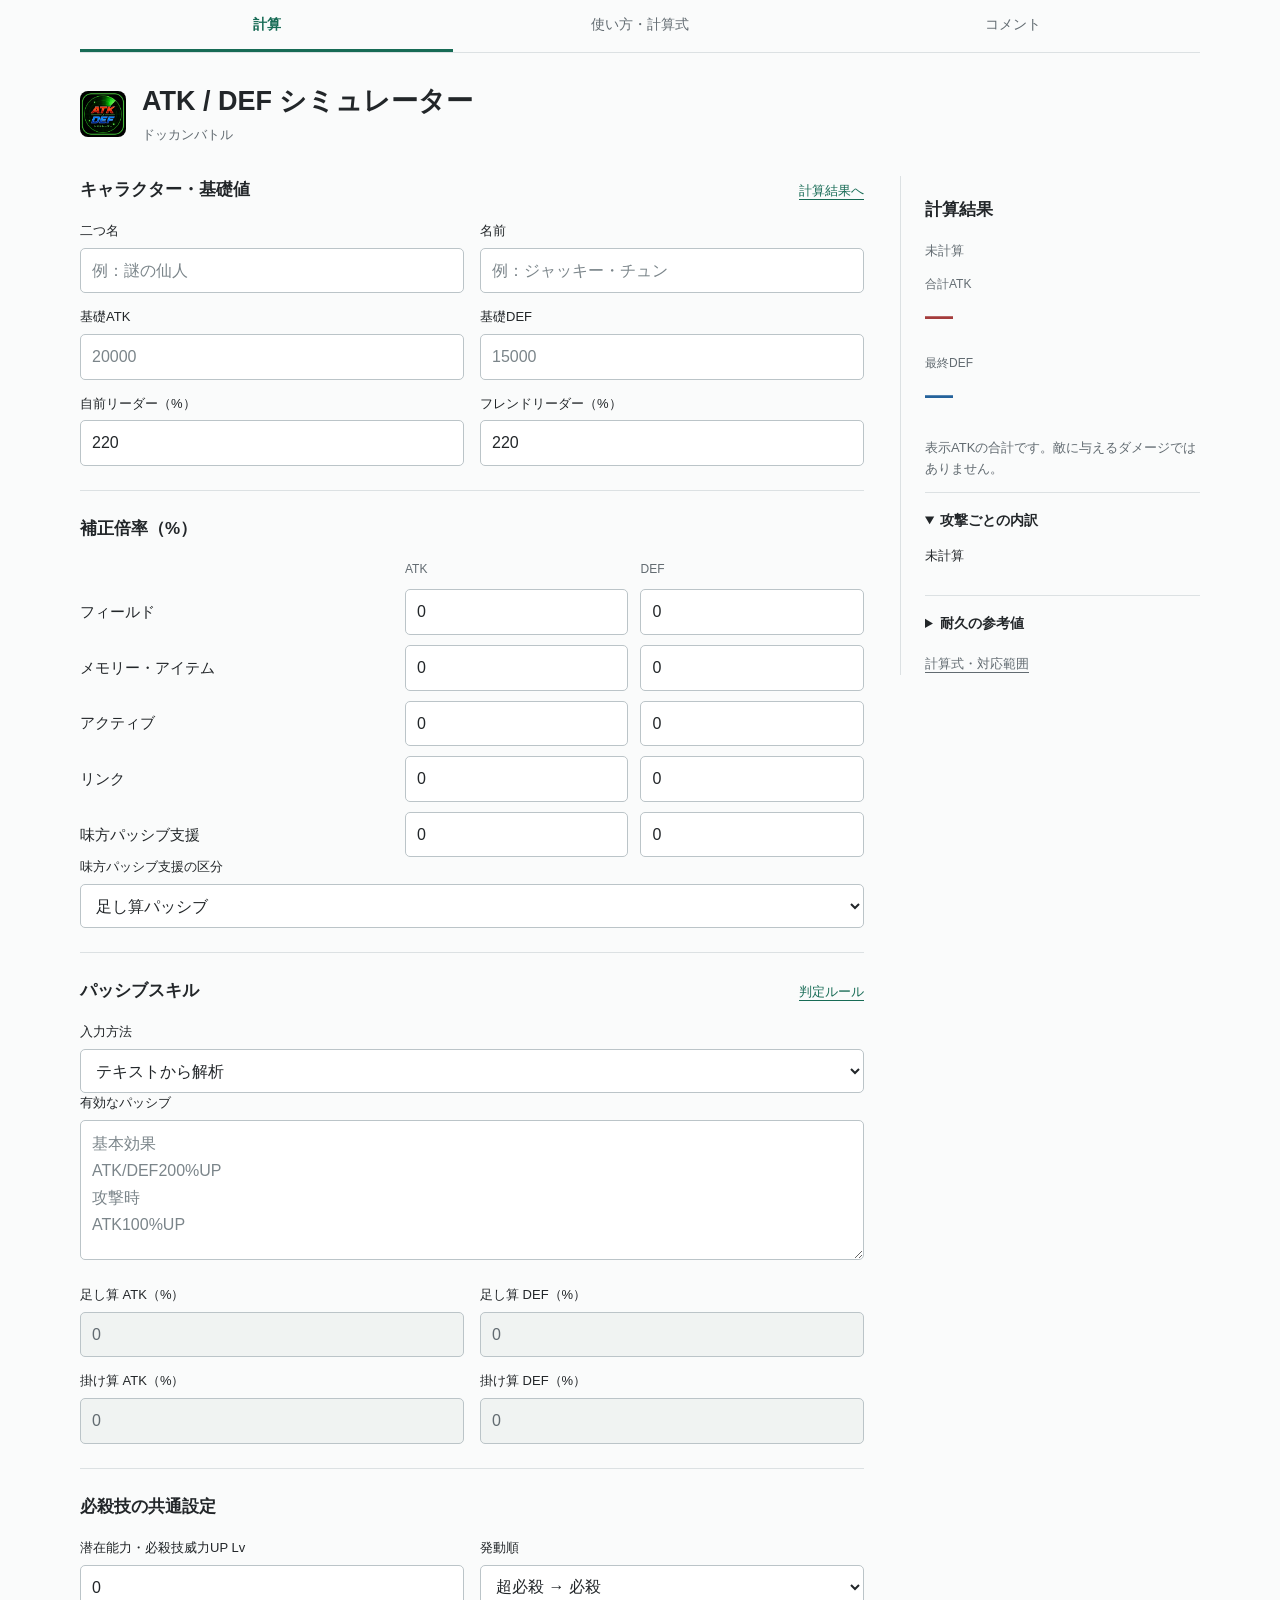
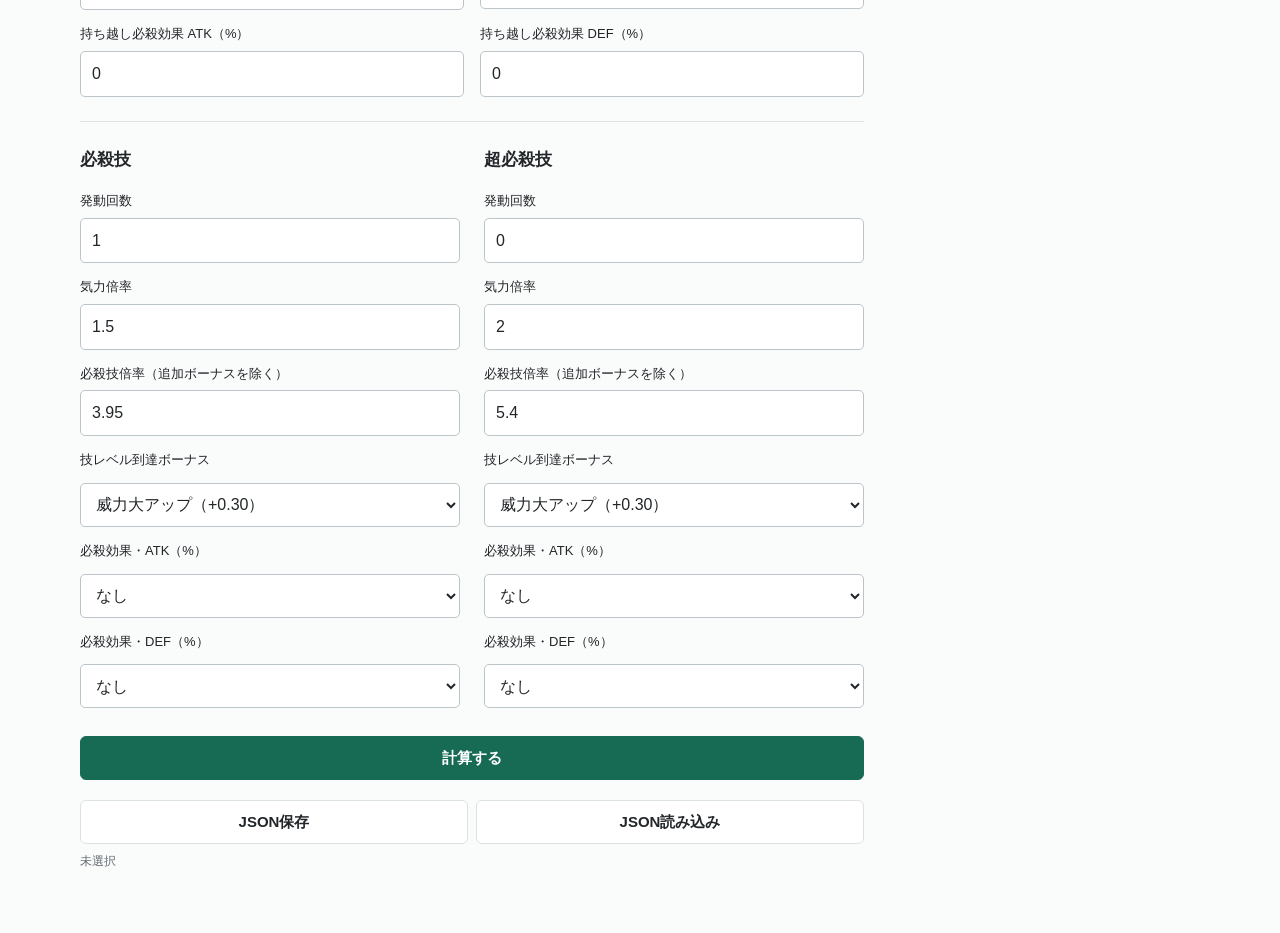
==== commit 326c2509: "ドッカンバトルスカウター v2.0 旧式のスカウターを改良し、見やすさに特化しました。しかし削除されている機能もあるので使いたい方は旧式をお使いください。" ====
--- a/index.html
+++ b/index.html
@@ -4,258 +4,134 @@
   <meta charset="UTF-8">
   <meta name="viewport" content="width=device-width, initial-scale=1.0">
   <meta http-equiv="Content-Security-Policy" content="default-src 'self'; script-src 'self'; img-src 'self' data:; style-src 'self'; object-src 'none'; base-uri 'self'; form-action 'self';">
-  <title>ドッカンバトル ATK/DEFシミュレーター</title>
+  <title>ATK / DEF シミュレーター</title>
   <link rel="stylesheet" href="style.css">
   <link rel="icon" href="icon.png">
+  <script src="script.js" defer></script>
+  <script src="json.js" defer></script>
 </head>
 <body>
-
-<div class="tabs">
-  <a href="index.html" class="tab active">計算</a>
-  <a href="spec.html" class="tab">使い方</a>
+<nav class="tabs" aria-label="メインナビゲーション">
+  <a href="index.html" class="tab active" aria-current="page">計算</a>
+  <a href="spec.html" class="tab">使い方・計算式</a>
   <a href="comment.html" class="tab">コメント</a>
-</div>
-
-<div class="container">
-
-  <h2 class="full">ドッカンバトル ATK/DEFシミュレーター</h2>
-
-  <div class="card">
-    <div class="card-title">キャラクター</div>
-
-    <label>二つ名</label>
-    <input type="text" id="nickname" placeholder="例：怒りの大反撃">
-
-    <label>名前</label>
-    <input type="text" id="charName" placeholder="例：孫悟空">
+</nav>
+<header class="page-header">
+  <img src="icon.png" alt="" width="46" height="46">
+  <div><h1>ATK / DEF シミュレーター</h1><p>ドッカンバトル</p></div>
+</header>
+<main class="container">
+<form id="calculatorForm" class="form-sections">
+  <section class="section">
+    <div class="section-heading"><h2>キャラクター・基礎値</h2><a href="#results">計算結果へ</a></div>
+    <div class="field-grid">
+      <label for="nickname">二つ名<input type="text" id="nickname" maxlength="100" placeholder="例：謎の仙人"></label>
+      <label for="charName">名前<input type="text" id="charName" maxlength="100" placeholder="例：ジャッキー・チュン"></label>
+      <label for="baseAtk">基礎ATK<input type="number" id="baseAtk" value="" min="0" max="999999" step="1" placeholder="20000"></label>
+      <label for="baseDef">基礎DEF<input type="number" id="baseDef" value="" min="0" max="999999" step="1" placeholder="15000"></label>
+      <label for="leaderSkill">自前リーダー（%）<input type="number" id="leaderSkill" value="220" min="0" max="1000000" step="0.01"></label>
+      <label for="friendLeaderSkill">フレンドリーダー（%）<input type="number" id="friendLeaderSkill" value="220" min="0" max="1000000" step="0.01"></label>
+    </div>
+  </section>
+  <section class="section">
+    <h2>補正倍率（%）</h2>
+    <div class="buff-grid"><span></span><span class="col-heading">ATK</span><span class="col-heading">DEF</span>
+      <span>フィールド</span><input type="number" id="fieldAtk" value="0" min="0" max="1000000" step="0.01" aria-label="フィールド ATK（%）"><input type="number" id="fieldDef" value="0" min="0" max="1000000" step="0.01" aria-label="フィールド DEF（%）">
+<span>メモリー・アイテム</span><input type="number" id="supportAtk" value="0" min="0" max="1000000" step="0.01" aria-label="メモリー・アイテム ATK（%）"><input type="number" id="supportDef" value="0" min="0" max="1000000" step="0.01" aria-label="メモリー・アイテム DEF（%）">
+<span>アクティブ</span><input type="number" id="activeAtk" value="0" min="0" max="1000000" step="0.01" aria-label="アクティブ ATK（%）"><input type="number" id="activeDef" value="0" min="0" max="1000000" step="0.01" aria-label="アクティブ DEF（%）">
+<span>リンク</span><input type="number" id="linkAtk" value="0" min="0" max="1000000" step="0.01" aria-label="リンク ATK（%）"><input type="number" id="linkDef" value="0" min="0" max="1000000" step="0.01" aria-label="リンク DEF（%）">
+<span>味方パッシブ支援</span><input type="number" id="allyAtk" value="0" min="0" max="1000000" step="0.01" aria-label="味方パッシブ支援 ATK（%）"><input type="number" id="allyDef" value="0" min="0" max="1000000" step="0.01" aria-label="味方パッシブ支援 DEF（%）">
+    </div>
+    <label for="allyTiming">味方パッシブ支援の区分</label>
+    <select id="allyTiming"><option value="1">足し算パッシブ</option><option value="2">掛け算パッシブ</option></select>
+  </section>
+  <section class="section">
+    <div class="section-heading"><h2>パッシブスキル</h2><a href="spec.html#passive">判定ルール</a></div>
+    <label for="passiveMode">入力方法</label>
+    <select id="passiveMode"><option value="auto">テキストから解析</option><option value="manual">倍率を直接入力</option></select>
+    <label for="passiveSkill">有効なパッシブ</label>
+    <textarea id="passiveSkill" maxlength="10000" placeholder="基本効果&#10;ATK/DEF200%UP&#10;攻撃時&#10;ATK100%UP"></textarea>
+    <div class="field-grid passive-summary">
+      <label for="passive1Atk">足し算 ATK（%）<input type="number" id="passive1Atk" value="0" min="0" max="1000000" step="0.01"></label>
+      <label for="passive1Def">足し算 DEF（%）<input type="number" id="passive1Def" value="0" min="0" max="1000000" step="0.01"></label>
+      <label for="passive2Atk">掛け算 ATK（%）<input type="number" id="passive2Atk" value="0" min="0" max="1000000" step="0.01"></label>
+      <label for="passive2Def">掛け算 DEF（%）<input type="number" id="passive2Def" value="0" min="0" max="1000000" step="0.01"></label>
+    </div>
+    <p id="passiveWarning" class="notice" role="status"></p>
+  </section>
+  <section class="section">
+    <h2>必殺技の共通設定</h2>
+    <div class="field-grid">
+      <label for="superPowerLv">潜在能力・必殺技威力UP Lv<input type="number" id="superPowerLv" value="0" min="0" max="1000" step="1"></label>
+      <label for="attackOrder">発動順<select id="attackOrder"><option value="ultra-first">超必殺 → 必殺</option><option value="normal-first">必殺 → 超必殺</option></select></label>
+      <label for="previousAtkEffect">持ち越し必殺効果 ATK（%）<input type="number" id="previousAtkEffect" value="0" min="0" max="1000000" step="0.01"></label>
+      <label for="previousDefEffect">持ち越し必殺効果 DEF（%）<input type="number" id="previousDefEffect" value="0" min="0" max="1000000" step="0.01"></label>
+    </div>
+  </section>
+  <div class="attack-sections"><section class="section">
+<h2>必殺技</h2>
+<label for="normalCount">発動回数<input type="number" id="normalCount" value="1" min="0" max="20" step="1"></label>
+<label for="normalKiBonus">気力倍率<input type="number" id="normalKiBonus" value="1.5" min="0.01" max="10" step="0.01"></label>
+<label for="normalMultiplier">必殺技倍率（追加ボーナスを除く）<input type="number" id="normalMultiplier" value="3.95" min="0" max="1000" step="0.01" list="multiplierValues"></label>
+<label for="normalPlus">技レベル到達ボーナス</label>
+<select id="normalPlus"><option value="0">なし</option><option value="0.2">威力アップ（+0.20）</option><option value="0.3" selected>威力大アップ（+0.30）</option></select>
+<label for="normalAtkEffect">必殺効果・ATK（%）</label>
+<select id="normalAtkEffect"><option value="0">なし</option><option value="20">20%上昇</option><option value="30">30%上昇</option><option value="50">50%上昇</option><option value="100">100%上昇</option><option value="custom">自由入力</option></select>
+<input type="number" id="normalCustomAtk" class="hidden" min="0" max="1000000" step="0.01" aria-label="必殺 ATK上昇率">
+<label for="normalDefEffect">必殺効果・DEF（%）</label>
+<select id="normalDefEffect"><option value="0">なし</option><option value="20">20%上昇</option><option value="30">30%上昇</option><option value="50">50%上昇</option><option value="100">100%上昇</option><option value="custom">自由入力</option></select>
+<input type="number" id="normalCustomDef" class="hidden" min="0" max="1000000" step="0.01" aria-label="必殺 DEF上昇率">
+</section>
+<section class="section">
+<h2>超必殺技</h2>
+<label for="ultraCount">発動回数<input type="number" id="ultraCount" value="0" min="0" max="20" step="1"></label>
+<label for="kiBonus">気力倍率<input type="number" id="kiBonus" value="2" min="0.01" max="10" step="0.01"></label>
+<label for="ultraMultiplier">必殺技倍率（追加ボーナスを除く）<input type="number" id="ultraMultiplier" value="5.4" min="0" max="1000" step="0.01" list="multiplierValues"></label>
+<label for="ultraPlus">技レベル到達ボーナス</label>
+<select id="ultraPlus"><option value="0">なし</option><option value="0.2">威力アップ（+0.20）</option><option value="0.3" selected>威力大アップ（+0.30）</option></select>
+<label for="ultraAtkEffect">必殺効果・ATK（%）</label>
+<select id="ultraAtkEffect"><option value="0">なし</option><option value="20">20%上昇</option><option value="30">30%上昇</option><option value="50">50%上昇</option><option value="100">100%上昇</option><option value="custom">自由入力</option></select>
+<input type="number" id="ultraCustomAtk" class="hidden" min="0" max="1000000" step="0.01" aria-label="超必殺 ATK上昇率">
+<label for="ultraDefEffect">必殺効果・DEF（%）</label>
+<select id="ultraDefEffect"><option value="0">なし</option><option value="20">20%上昇</option><option value="30">30%上昇</option><option value="50">50%上昇</option><option value="100">100%上昇</option><option value="custom">自由入力</option></select>
+<input type="number" id="ultraCustomDef" class="hidden" min="0" max="1000000" step="0.01" aria-label="超必殺 DEF上昇率">
+</section></div>
+  <datalist id="multiplierValues">
+    <option value="3.95">極大 Lv.20</option><option value="4.2">極大 Lv.25</option>
+    <option value="5.4">超極大 Lv.20</option><option value="5.9">超極大 Lv.25</option>
+    <option value="5.05">超絶特大 Lv.10</option><option value="6.3">超絶特大 Lv.15</option>
+  </datalist>
+  <div class="calculate-bar"><button type="submit" id="calculateButton">計算する</button></div>
+  <p id="calculationError" class="notice error" role="alert"></p>
+  <div class="file-area">
+    <div class="file-buttons">
+      <button type="button" id="saveButton" class="btn">JSON保存</button>
+      <button type="button" id="loadButton" class="btn">JSON読み込み</button>
+      <input type="file" id="fileLoader" accept=".json,application/json" hidden>
+    </div>
+    <div class="file-name-box"><span id="fileName">未選択</span></div>
+    <p id="fileStatus" role="status"></p>
   </div>
-  
-  <!-- 基礎 -->
-  <div class="card">
-    <div class="card-title">基礎ステータス</div>
-
-    <label>基礎ATK</label>
-    <input type="number" id="baseAtk" min="1" max="99999" placeholder="例：20000">
-
-    <label>基礎DEF</label>
-    <input type="number" id="baseDef" min="1" max="99999" placeholder="例：15000">
-
-    <label>必殺技威力UP（Lv）</label>
-    <input type="number" id="superPowerLv" value="0">
-
+</form>
+<aside class="result-panel" id="results" aria-labelledby="resultHeading">
+  <h2 id="resultHeading">計算結果</h2>
+  <p id="resultStatus" class="muted" role="status">未計算</p>
+  <div class="result-values" aria-live="polite">
+    <div><span class="result-label">合計ATK</span><output id="resultAtk" class="result-value">—</output></div>
+    <div><span class="result-label">最終DEF</span><output id="resultDef" class="result-value">—</output></div>
   </div>
-
-  <!-- バフ -->
-  <div class="card">
-    <div class="card-title">バフ(%)</div>
-
-    <label>フィールド(%)</label>
-    <div class="row">
-      <input type="number" id="fieldAtk" placeholder="ATK">
-      <input type="number" id="fieldDef" placeholder="DEF">
-    </div>
-
-    <label>サポート(%)</label>
-    <div class="row">
-      <input type="number" id="supportAtk" placeholder="ATK">
-      <input type="number" id="supportDef" placeholder="DEF">
-    </div>
-
-    <label>アクティブ(%)</label>
-    <div class="row">
-      <input type="number" id="activeAtk" placeholder="ATK">
-      <input type="number" id="activeDef" placeholder="DEF">
-    </div>
-
-    <label>リンク(%)</label>
-    <div class="row">
-      <input type="number" id="linkAtk" placeholder="ATK">
-      <input type="number" id="linkDef" placeholder="DEF">
-    </div>
-
-    <label>気力倍率</label>
-    <select id="kiBonus">
-      <option value="2.0">LR 2倍</option>
-      <option value="1.6">特殊フェス限UR 1.6倍</option>
-      <option value="1.5">フェス限UR 1.5倍</option>
-      <option value="1.4">通常ガチャ産 1.4倍</option>
-      <option value="1.3">イベント産 1.3倍</option>
-    </select>
-  </div>
-
-  <!-- 必殺 -->
-  <div class="card">
-    <div class="card-title">必殺技</div>
-
-    <label>必殺技倍率</label>
-    <select id="normalMultiplier">
-      <!-- ← 中身そのまま -->
-      <option value="8.4">LR 極限前 EX必殺技 (8.4)</option>
-      <option value="7.4">UR 極限前 EX必殺技 (7.4)</option>
-      <option value="5.9">LR 極限後 超極大 (5.9)</option>
-      <option value="5.4">LR 極限前 超極大 (5.4)</option>
-      <option value="4.2">LR 極限後 極大 (4.2)</option>
-      <option value="3.95">LR 極限前 極大 (3.95)</option>
-      <option value="6.3">UR 極限後 超絶特大 (6.3)</option>
-      <option value="5.05">UR 極限前 超絶特大 (5.05)</option>
-      <option value="5.3">UR 極限後 超特大 (5.3)</option>
-      <option value="4.3">UR 極限前 超特大 (4.3)</option>
-      <option value="4.3">SSR or Z覚醒UR 極限後 特大 (4.3)</option>
-      <option value="3.55">SSR or Z覚醒UR 極限前 特大 (3.55)</option>
-    </select>
-
-    <label>必殺技効果(ATK)</label>
-    <select id="normalAtkEffect">
-      <option value="0">なし</option>
-      <option value="20">ATK20%UP</option>
-      <option value="30">ATK30%UP</option>
-      <option value="50">ATK50%UP</option>
-      <option value="100">ATK100%UP</option>
-      <option value="custom">自由</option>
-    </select>
-    <input type="number" id="normalCustomAtk" class="hidden" placeholder="自由入力(%)">
-
-    <label>必殺技効果(DEF)</label>
-    <select id="normalDefEffect">
-      <option value="0">なし</option>
-      <option value="20">DEF20%UP</option>
-      <option value="30">DEF30%UP</option>
-      <option value="50">DEF50%UP</option>
-      <option value="100">DEF100%UP</option>
-      <option value="custom">自由</option>
-    </select>
-    <input type="number" id="normalCustomDef" class="hidden" placeholder="自由入力(%)">
-
-    <label>必殺回数</label>
-    <input type="number" id="normalCount" value="0" min="0">
-
-    <label>追加効果</label>
-    <select id="normalPlus">
-      <option value="0">-</option>
-      <option value="0.2">必殺技の効果が更にアップ！</option>
-      <option value="0.3">必殺技の効果が更に大アップ！</option>
-    </select>
-  </div>
-
-  <!-- 超必殺技 -->
-  <div class="card">
-    <div class="card-title">超必殺技</div>
-
-    <label>必殺技倍率</label>
-    <select id="ultraMultiplier">
-      <!-- ← 中身そのまま -->
-      <option value="8.4">LR 極限前 EX必殺技 (8.4)</option>
-      <option value="7.4">UR 極限前 EX必殺技 (7.4)</option>
-      <option value="5.9">LR 極限後 超極大 (5.9)</option>
-      <option value="5.4">LR 極限前 超極大 (5.4)</option>
-      <option value="4.2">LR 極限後 極大 (4.2)</option>
-      <option value="3.95">LR 極限前 極大 (3.95)</option>
-      <option value="6.3">UR 極限後 超絶特大 (6.3)</option>
-      <option value="5.05">UR 極限前 超絶特大 (5.05)</option>
-      <option value="5.3">UR 極限後 超特大 (5.3)</option>
-      <option value="4.3">UR 極限前 超特大 (4.3)</option>
-      <option value="4.3">SSR or Z覚醒UR 極限後 特大 (4.3)</option>
-      <option value="3.55">SSR or Z覚醒UR 極限前 特大 (3.55)</option>
-    </select>
-
-    <label>必殺技効果(ATK)</label>
-    <select id="ultraAtkEffect">
-      <option value="0">なし</option>
-      <option value="20">ATK20%UP</option>
-      <option value="30">ATK30%UP</option>
-      <option value="50">ATK50%UP</option>
-      <option value="100">ATK100%UP</option>
-      <option value="custom">自由</option>
-    </select>
-    <input type="number" id="ultraCustomAtk" class="hidden" placeholder="自由入力(%)">
-
-    <label>必殺技効果(DEF)</label>
-    <select id="ultraDefEffect">
-      <option value="0">なし</option>
-      <option value="20">DEF20%UP</option>
-      <option value="30">DEF30%UP</option>
-      <option value="50">DEF50%UP</option>
-      <option value="100">DEF100%UP</option>
-      <option value="custom">自由</option>
-    </select>
-    <input type="number" id="ultraCustomDef" class="hidden" placeholder="自由入力(%)">
-
-    <label>必殺回数</label>
-    <input type="number" id="ultraCount" value="0" min="0">
-
-    <label>追加効果</label>
-    <select id="ultraPlus">
-      <option value="0">-</option>
-      <option value="0.2">必殺技の効果が更にアップ！</option>
-      <option value="0.3">必殺技の効果が更に大アップ！</option>
-    </select>
-  </div>
-
-  <!-- リーダー -->
-  <div class="card">
-    <div class="card-title">リーダー</div>
-    <label>自前リーダー(%)</label>  
-    <input type="number" id="leaderSkill" placeholder="例：170">
-    <label>フレンドリーダー(%)</label> 
-    <input type="number" id="friendLeaderSkill" placeholder="例：220">
-  </div>
-
-  <!-- パッシブ -->
-  <div class="card full">
-    <div class="card-title">パッシブ</div>
-    <textarea id="passiveSkill"></textarea>
-  </div>
-
-  <!-- ボタン -->
-  <div class="card full">
-    <button type="button" id="calculateButton">計算</button>
-  </div>
-
-  <!-- 結果 -->
-  <div class="card full result">
-    <div id="resultAtk">-</div>
-    <div id="resultDef">-</div>
-    <pre id="detail"></pre>
-  </div>
-
-  <div class="card full">
-    <div class="card-title">耐久ライン</div>
-
-    <label>ダメージ軽減率 (%)</label>
-    <input type="number" id="damageReduction" value="0">
-
-    <label class="dokkan-check">
-      全属性ガード
-      <input type="checkbox" id="guard">
-      <span class="box"></span>
-    </label>
-
-    <div id="hpResult"></div>
-  </div>
-
-  <div class="file-area">
-
-  <div class="file-buttons">
-    <button type="button" id="saveButton" class="btn save">
-      💾 JSON保存
-    </button>
-
-    <label for="fileLoader" class="btn load">
-      📂 読み込む
-      <input type="file" id="fileLoader" accept="application/json" hidden>
-    </label>
-  </div>
-
-  <div class="file-name-box">
-    <span id="fileName">未選択</span>
-  </div>
-
-</div>
-
-</div>
-
-
-<script src="script.js"></script>
-<script src="json.js"></script>
+  <p class="muted">表示ATKの合計です。敵に与えるダメージではありません。</p>
+  <details open><summary>攻撃ごとの内訳</summary><pre id="detail">未計算</pre></details>
+  <details>
+    <summary>耐久の参考値</summary>
+    <label for="damageReduction">ダメージ軽減率（%）</label>
+    <input type="number" id="damageReduction" value="0" min="0" max="100" step="0.01" form="calculatorForm">
+    <label class="dokkan-check"><input type="checkbox" id="guard" form="calculatorForm">全属性ガード</label>
+    <p class="muted">旧計算式による目安。敵側の補正・乱数は未対応です。</p>
+    <div id="hpResult">未計算</div>
+  </details>
+  <a href="spec.html#formula" class="muted">計算式・対応範囲</a>
+</aside>
+</main>
 </body>
 </html>
--- a/style.css
+++ b/style.css
@@ -1,279 +1,96 @@
 :root {
-  --green: #00ff66;
-  --green-soft: #00ff99;
-  --cyan: #00ffcc;
-  --panel: rgba(0, 0, 0, 0.85);
-  --shadow-green: 0 0 10px rgba(0, 255, 102, 0.85);
+  color-scheme: light;
+  --ink: #222629; --muted: #626b71; --line: #dce1e3;
+  --accent: #176b55; --soft: #edf5f1; --atk: #a43c3c; --def: #24629b;
 }
-
-*,
-*::before,
-*::after {
-  box-sizing: border-box;
+*, *::before, *::after { box-sizing: border-box; }
+html { scroll-behavior: smooth; }
+body { margin: 0; background: #fafbfb; color: var(--ink); font: 15px/1.6 -apple-system, BlinkMacSystemFont, "Hiragino Kaku Gothic ProN", Meiryo, sans-serif; letter-spacing: 0; }
+a { color: var(--accent); text-underline-offset: 4px; }
+button, input, select, textarea { font: inherit; min-width: 0; }
+button, .btn { display: inline-flex; align-items: center; justify-content: center; gap: 8px; min-height: 44px; padding: 9px 16px; border: 1px solid var(--line); border-radius: 6px; background: #fff; color: var(--ink); font-weight: 600; text-decoration: none; cursor: pointer; }
+button:hover, .btn:hover { background: #f0f3f2; }
+button:disabled { opacity: .55; cursor: wait; }
+:focus-visible { outline: 3px solid #79bca9; outline-offset: 3px; }
+input, select, textarea { width: 100%; max-width: 100%; min-height: 44px; padding: 9px 11px; border: 1px solid #bbc4c8; border-radius: 5px; background: #fff; color: var(--ink); font-size: 16px; }
+input[type="number"] { font-variant-numeric: tabular-nums; }
+input[type="checkbox"] { width: 18px; min-height: 18px; accent-color: var(--accent); }
+input:read-only { background: #f0f3f2; color: var(--muted); }
+textarea { resize: vertical; min-height: 140px; line-height: 1.7; }
+input::placeholder, textarea::placeholder { color: #7b858a; }
+label { display: block; margin-bottom: 6px; font-size: 13px; font-weight: 500; }
+h1, h2, h3, p { margin-top: 0; overflow-wrap: anywhere; }
+h1 { margin-bottom: 4px; font-size: 27px; line-height: 1.4; font-weight: 700; }
+h2, .card-title { margin: 0 0 18px; font-size: 17px; font-weight: 650; }
+h3 { font-size: 15px; }
+.tabs { display: grid; grid-template-columns: repeat(3, minmax(0, 1fr)); width: min(calc(100% - 40px), 1120px); margin: 0 auto; border-bottom: 1px solid var(--line); }
+.tab { display: flex; align-items: center; justify-content: center; height: 52px; padding: 10px 6px; color: var(--muted); border-bottom: 3px solid transparent; text-decoration: none; font-size: 14px; }
+.tab:hover { color: var(--ink); background: #f3f5f4; }
+.tab.active { color: var(--accent); border-bottom-color: var(--accent); font-weight: 700; }
+.page-header { display: flex; align-items: center; gap: 16px; width: min(calc(100% - 40px), 1120px); margin: 30px auto; }
+.page-header img { flex: 0 0 46px; width: 46px; height: 46px; border-radius: 8px; }
+.page-header p { margin: 0; color: var(--muted); font-size: 13px; }
+.container { display: grid; grid-template-columns: minmax(0, 1fr) 300px; align-items: start; gap: 36px; width: min(calc(100% - 40px), 1120px); margin: 0 auto 48px; }
+.form-sections { min-width: 0; }
+.section, .card { min-width: 0; padding: 24px 0; border-top: 1px solid var(--line); }
+.section:first-child { padding-top: 0; border-top: 0; }
+.field-grid, .row { display: grid; grid-template-columns: repeat(2, minmax(0, 1fr)); gap: 14px 16px; }
+.field-grid > *, .row > *, .container > * { min-width: 0; }
+.full { grid-column: 1 / -1; }
+.field-grid label > input, .field-grid label > select { margin-top: 6px; }
+.field-grid label { margin-bottom: 0; }
+.section-heading { display: flex; justify-content: space-between; gap: 12px; align-items: baseline; margin-bottom: 18px; }
+.section-heading h2 { margin: 0; }
+.section-heading a { font-size: 13px; }
+.buff-grid { display: grid; grid-template-columns: minmax(100px, 1.4fr) repeat(2, minmax(0, 1fr)); gap: 10px 12px; align-items: center; }
+.buff-grid label { margin: 0; }
+.buff-grid .col-heading { color: var(--muted); font-size: 12px; }
+.attack-sections { display: grid; grid-template-columns: repeat(2, minmax(0, 1fr)); gap: 24px; border-top: 1px solid var(--line); padding: 24px 0; }
+.attack-sections .section { border: 0; padding: 0; }
+.attack-sections label { margin-top: 14px; }
+.attack-sections input, .attack-sections select { margin-top: 6px; }
+.passive-summary { margin-top: 18px; }
+.muted { color: var(--muted); font-size: 13px; }
+.notice { border-left: 3px solid #b27b24; padding: 8px 12px; color: #745017; background: #fff8e9; font-size: 13px; margin: 14px 0; overflow-wrap: anywhere; }
+.notice:empty, .hidden, [hidden] { display: none !important; }
+.result-panel { position: sticky; top: 20px; min-width: 0; padding: 20px 0 0 24px; border-left: 1px solid var(--line); }
+.result-values { display: grid; gap: 20px; margin-bottom: 24px; }
+.result-label { display: block; font-size: 12px; color: var(--muted); margin-bottom: 4px; }
+.result-value { display: block; font-size: 28px; line-height: 1.3; font-weight: 700; font-variant-numeric: tabular-nums; overflow-wrap: anywhere; }
+#resultAtk { color: var(--atk); }
+#resultDef { color: var(--def); }
+#calculateButton { width: 100%; background: var(--accent); color: #fff; border-color: var(--accent); }
+#calculateButton:hover { background: #115340; }
+.calculate-bar { margin: 4px 0 20px; }
+.file-buttons { display: flex; flex-wrap: wrap; gap: 8px; }
+.file-buttons .btn { flex: 1; }
+.file-name-box { margin-top: 8px; color: var(--muted); font-size: 12px; overflow-wrap: anywhere; }
+#fileStatus { font-size: 13px; color: var(--accent); }
+.error { color: #a12c2c !important; }
+#detail { margin: 12px 0; font-family: inherit; white-space: pre-wrap; overflow-wrap: anywhere; font-size: 13px; line-height: 1.8; }
+details { border-top: 1px solid var(--line); padding: 16px 0; }
+summary { cursor: pointer; font-weight: 600; font-size: 14px; }
+details > :not(summary) { margin-top: 14px; }
+.dokkan-check { display: flex; align-items: center; gap: 8px; margin-top: 12px; }
+#hpResult { white-space: pre-wrap; font-size: 13px; font-variant-numeric: tabular-nums; }
+.button-group { display: flex; flex-wrap: wrap; gap: 8px; margin: 12px 0; }
+.button-group button.is-active { background: var(--soft); color: var(--accent); border-color: #93baad; }
+.spec-container, .comment-container { width: min(calc(100% - 40px), 800px); margin: 32px auto 64px; }
+@media (max-width: 900px) {
+  .container { grid-template-columns: minmax(0, 1fr); gap: 24px; }
+  .result-panel { position: static; padding: 24px 0 0; border-left: 0; border-top: 2px solid var(--line); }
+  .result-values { grid-template-columns: repeat(2, minmax(0, 1fr)); }
 }
-
-html {
-  min-height: 100%;
+@media (max-width: 520px) {
+  .tabs, .page-header, .container, .spec-container, .comment-container { width: calc(100% - 32px); }
+  .page-header { margin: 24px auto; gap: 12px; }
+  h1 { font-size: 22px; }
+  .page-header img { flex-basis: 38px; width: 38px; height: 38px; }
+  .field-grid, .row { gap: 12px; }
+  .buff-grid { grid-template-columns: minmax(100px, 1.3fr) repeat(2, minmax(0, 1fr)); gap: 8px; }
+  .buff-grid input { padding: 9px 6px; }
+  .attack-sections { grid-template-columns: minmax(0, 1fr); }
+  .attack-sections .section + .section { border-top: 1px solid var(--line); padding-top: 24px; }
+  .result-value { font-size: 24px; }
 }
-
-body {
-  margin: 0;
-  min-height: 100vh;
-  font-weight: bold;
-  letter-spacing: 0;
-  font-family: "Arial Black", "Hiragino Kaku Gothic ProN", Meiryo, sans-serif;
-  background: #001400 url("方眼紙緑.png") center / cover fixed;
-  color: white;
-  padding: 16px 0 24px;
-  overflow-x: hidden;
-}
-
-a {
-  color: var(--cyan);
-}
-
-button,
-input,
-select,
-textarea {
-  min-width: 0;
-  font: inherit;
-}
-
-.tabs {
-  display: grid;
-  grid-template-columns: repeat(3, minmax(0, 1fr));
-  gap: 8px;
-  width: min(calc(100vw - 24px), 1100px);
-  margin: 0 auto 12px;
-}
-
-.tab {
-  display: flex;
-  align-items: center;
-  justify-content: center;
-  min-height: 44px;
-  padding: 10px 8px;
-  border: 2px solid var(--green);
-  background: #000;
-  color: var(--cyan);
-  font-size: 14px;
-  line-height: 1.2;
-  text-align: center;
-  text-decoration: none;
-  white-space: nowrap;
-  box-shadow: inset 0 0 8px rgba(0, 255, 102, 0.25);
-}
-
-.tab.active {
-  background: #003300;
-  color: var(--green);
-  box-shadow: var(--shadow-green), inset 0 0 8px rgba(0, 255, 102, 0.35);
-}
-
-.container {
-  display: grid;
-  grid-template-columns: 1fr;
-  gap: 12px;
-  width: min(calc(100vw - 24px), 1100px);
-  margin: 0 auto;
-}
-
-.container > * {
-  min-width: 0;
-}
-
-h1,
-h2 {
-  overflow-wrap: anywhere;
-  line-height: 1.35;
-}
-
-.card {
-  min-width: 0;
-  position: relative;
-  background: var(--panel);
-  border: 2px solid var(--green);
-  border-radius: 8px;
-  box-shadow: var(--shadow-green), inset 0 0 10px rgba(0, 255, 100, 0.3);
-  padding: 12px;
-  overflow: hidden;
-}
-
-.card-title {
-  color: var(--green);
-  font-size: 14px;
-  line-height: 1.4;
-  margin-bottom: 8px;
-}
-
-label {
-  display: block;
-  margin: 10px 0 4px;
-  color: #d7ffe6;
-  font-size: 13px;
-  line-height: 1.4;
-}
-
-input,
-select,
-textarea {
-  width: 100%;
-  max-width: 100%;
-  border: 1px solid var(--green);
-  border-radius: 6px;
-  background: #050505;
-  color: var(--cyan);
-  padding: 10px;
-  font-size: 16px;
-  line-height: 1.3;
-}
-
-textarea {
-  min-height: 120px;
-  resize: vertical;
-}
-
-.hidden {
-  display: none !important;
-}
-
-.row {
-  display: grid;
-  grid-template-columns: repeat(2, minmax(0, 1fr));
-  gap: 8px;
-  margin: 4px 0;
-}
-
-button,
-.btn {
-  display: inline-flex;
-  align-items: center;
-  justify-content: center;
-  width: 100%;
-  min-height: 44px;
-  padding: 12px 14px;
-  border: 2px solid #00eaff;
-  border-radius: 999px;
-  background: radial-gradient(circle, #00aaff, #004488);
-  color: #dffcff;
-  cursor: pointer;
-  font-size: 16px;
-  line-height: 1.2;
-  text-align: center;
-  text-decoration: none;
-}
-
-button:hover,
-.btn:hover {
-  filter: brightness(1.1);
-}
-
-.result,
-#hpResult,
-#detail {
-  overflow-wrap: anywhere;
-}
-
-#resultAtk,
-#resultDef {
-  color: var(--cyan);
-  font-size: 24px;
-  line-height: 1.35;
-}
-
-pre,
-#hpResult {
-  white-space: pre-wrap;
-  line-height: 1.6;
-}
-
-.dokkan-check {
-  display: flex;
-  align-items: center;
-  gap: 8px;
-  width: max-content;
-  max-width: 100%;
-}
-
-.dokkan-check input {
-  width: auto;
-  accent-color: var(--green);
-}
-
-.dokkan-check .box {
-  display: none;
-}
-
-.file-area {
-  grid-column: 1 / -1;
-  min-width: 0;
-}
-
-.file-buttons {
-  display: grid;
-  grid-template-columns: repeat(2, minmax(0, 1fr));
-  gap: 10px;
-}
-
-.file-name-box {
-  margin-top: 8px;
-  padding: 10px;
-  border: 1px solid var(--green-soft);
-  border-radius: 8px;
-  background: rgba(0, 0, 0, 0.72);
-  color: var(--cyan);
-  overflow-wrap: anywhere;
-}
-
-@media (min-width: 768px) {
-  .container {
-    grid-template-columns: repeat(2, minmax(0, 1fr));
-  }
-
-  .full {
-    grid-column: span 2;
-  }
-}
-
-@media (max-width: 600px) {
-  body {
-    padding-top: 10px;
-    background-attachment: scroll;
-  }
-
-  .tabs,
-  .container {
-    width: min(calc(100vw - 16px), 1100px);
-  }
-
-  .tabs {
-    gap: 6px;
-  }
-
-  .tab {
-    min-height: 42px;
-    padding: 9px 4px;
-    font-size: 13px;
-  }
-
-  .card {
-    padding: 10px;
-  }
-
-  .row,
-  .file-buttons {
-    grid-template-columns: 1fr;
-  }
-
-  button,
-  .btn {
-    padding: 10px 12px;
-    font-size: 14px;
-  }
-
-  #resultAtk,
-  #resultDef {
-    font-size: 20px;
-  }
-}
+@media (prefers-reduced-motion: reduce) { html { scroll-behavior: auto; } }
